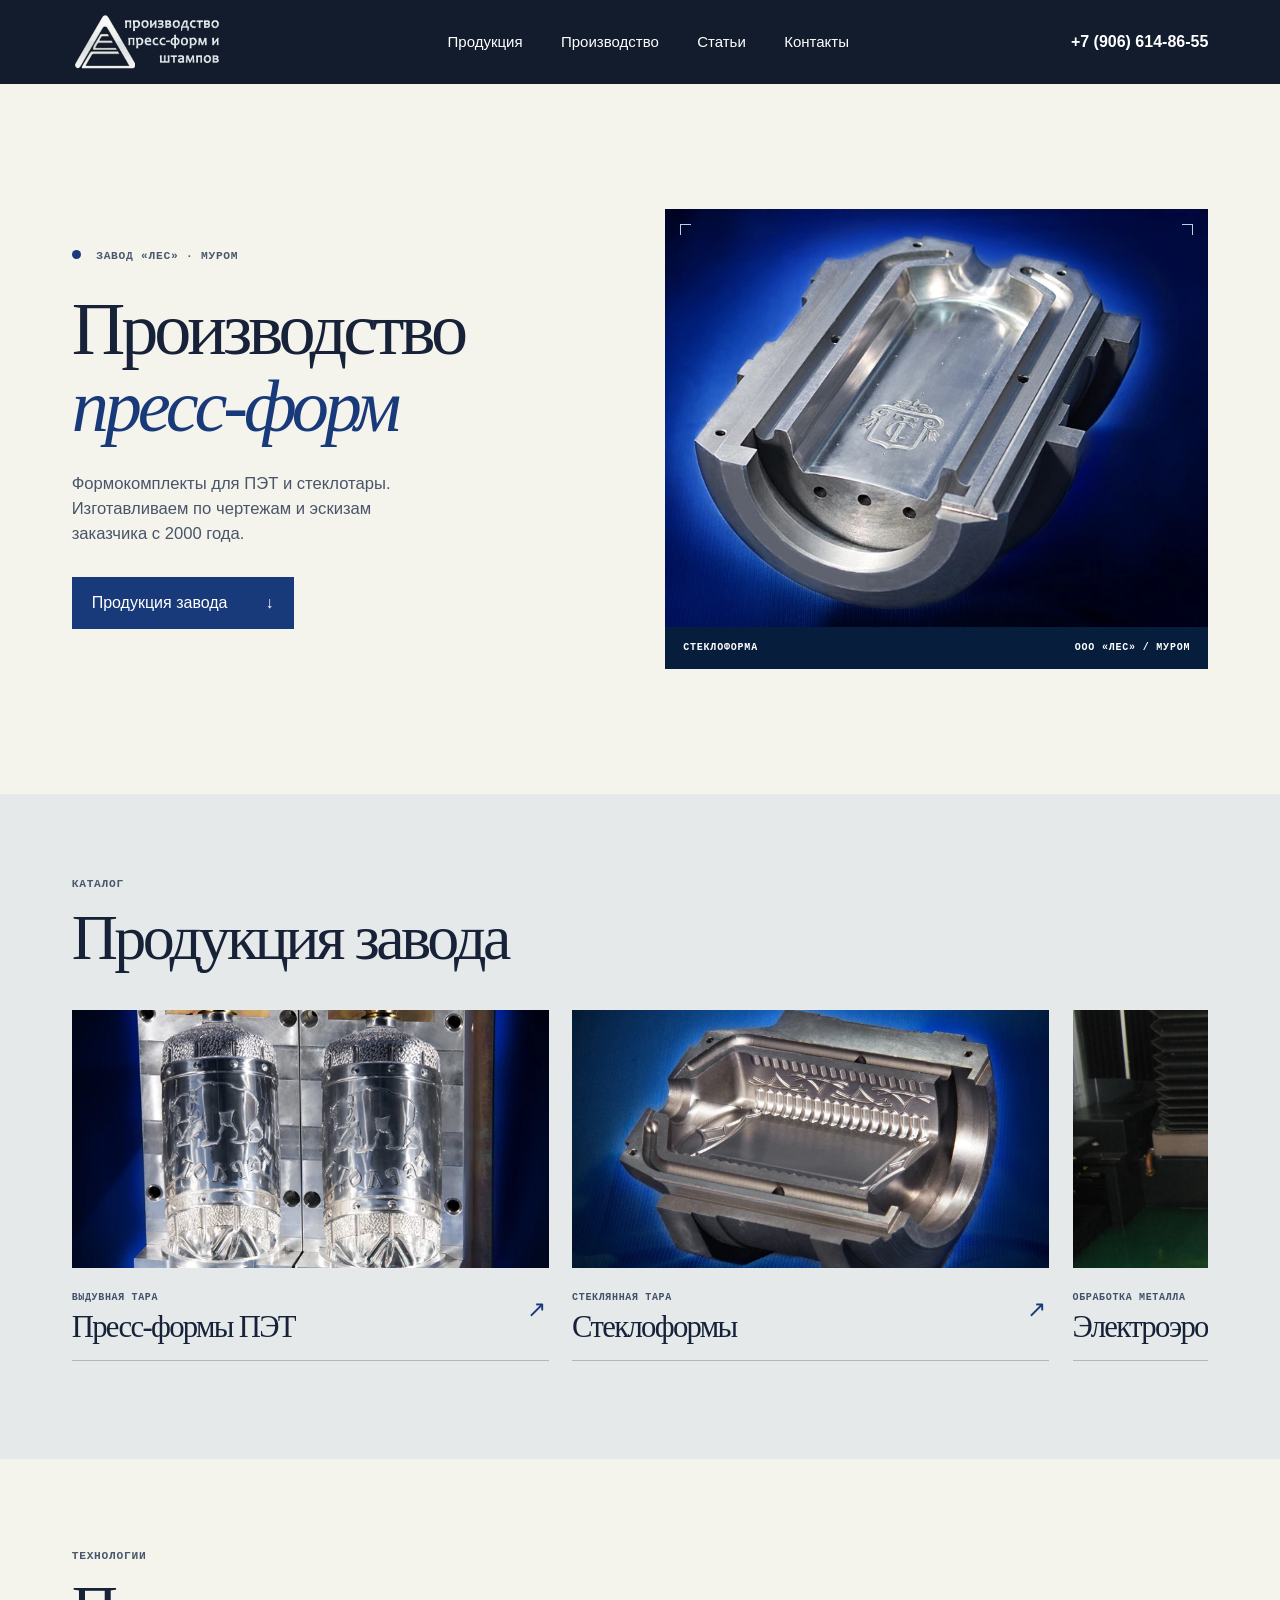
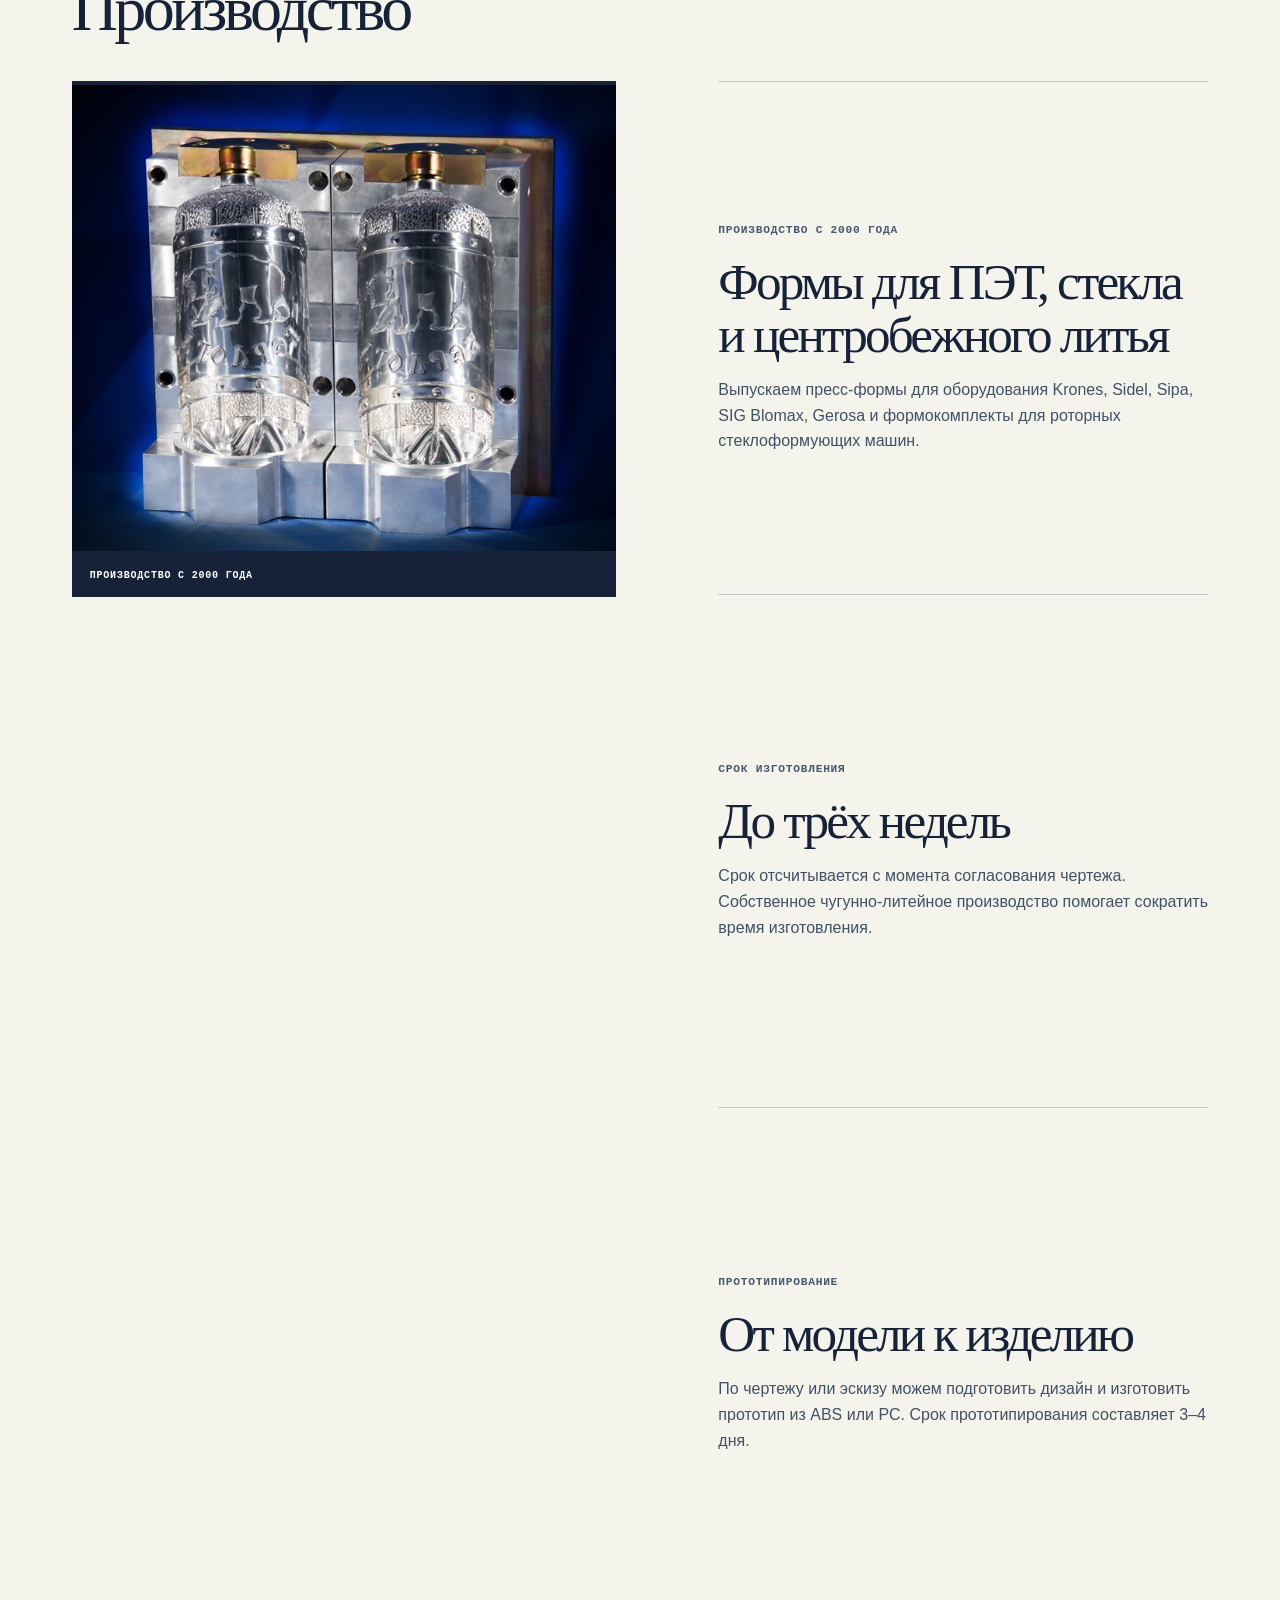
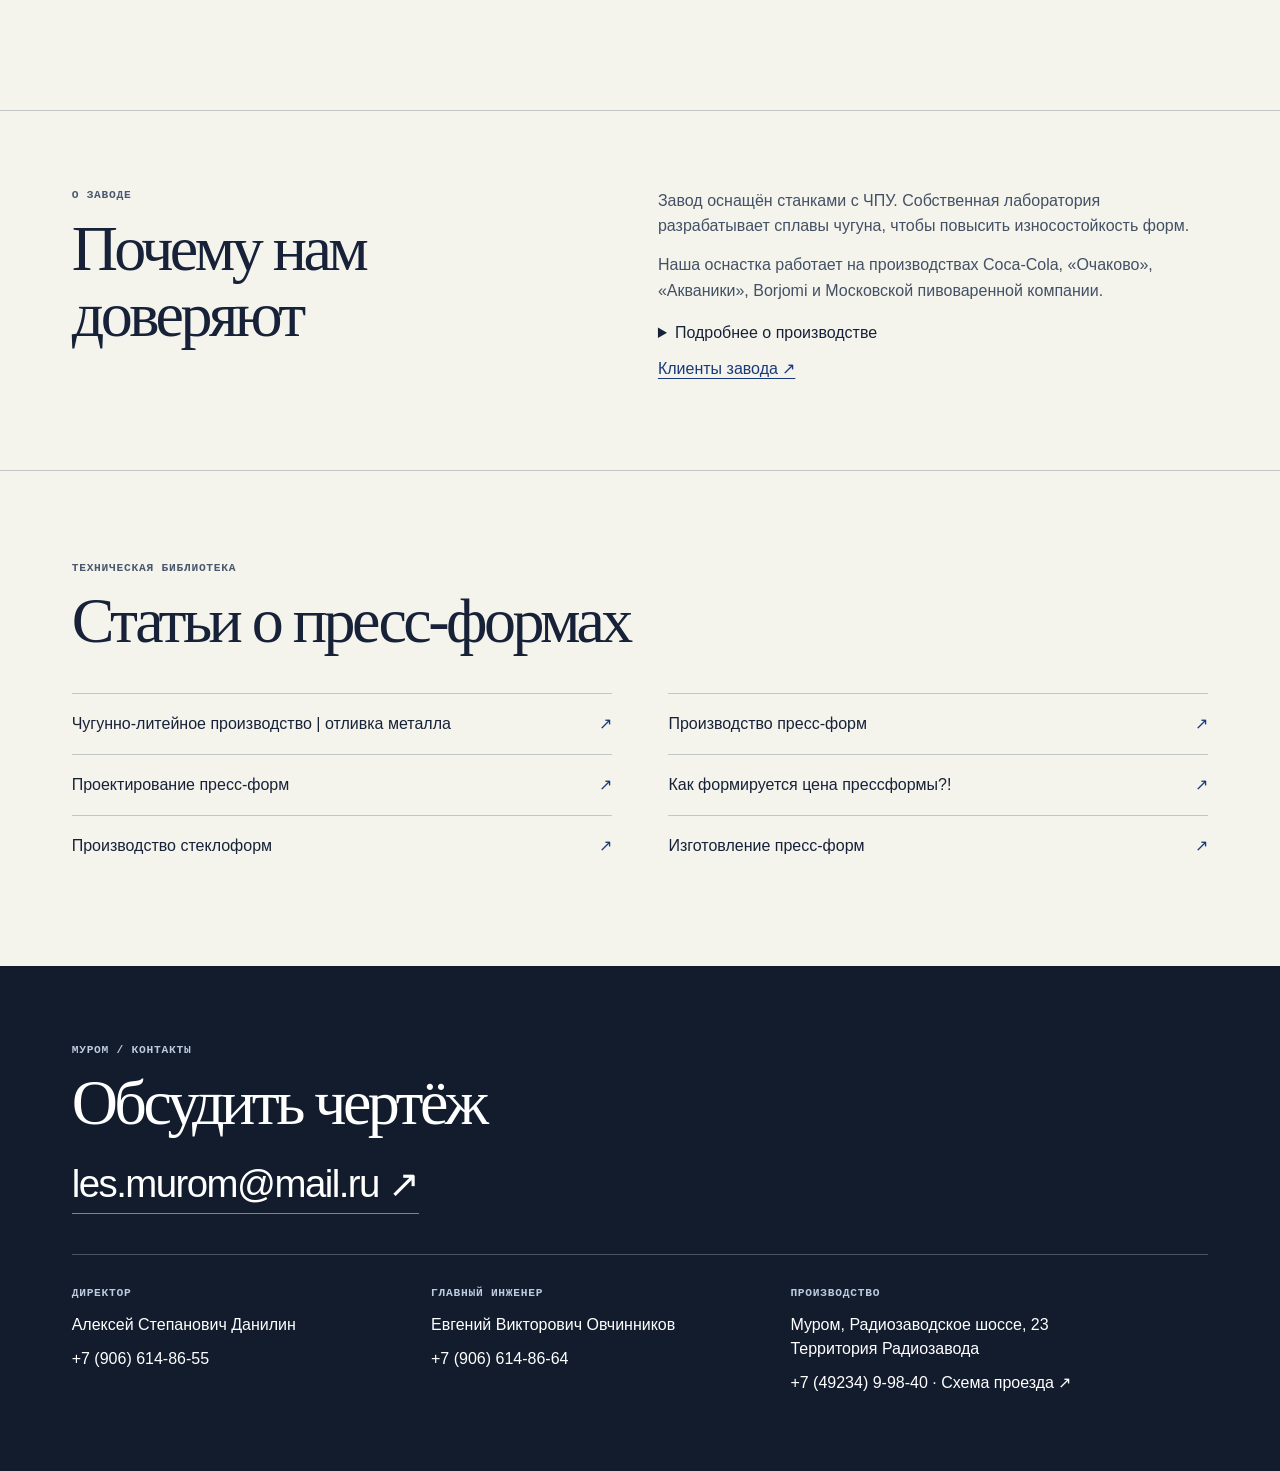
==== index.html @ f9c74150 "Publish redesign concept" ====
<!doctype html><html lang="ru"><head><meta charset="utf-8"><meta name="viewport" content="width=device-width, initial-scale=1"><meta name="robots" content="noindex,nofollow"><meta name="theme-color" content="#131b2b"><title>Производство пресс-форм в Муроме · Завод ЛЕС</title><link rel="icon" href="assets/mark.png"><link rel="stylesheet" href="style.css"><script defer src="motion.js"></script></head><body><header><div class="top"><a class="brand" href="index.html" aria-label="ООО ЛЕС, главная"><img src="assets/les-logo.webp" alt="Производство пресс-форм и стеклоформ" ></a><nav aria-label="Основное меню"><a href="index.html#products">Продукция</a><a href="index.html#works">Производство</a><a href="index.html#journal">Статьи</a><a href="index.html#contacts">Контакты</a></nav><a class="phone" href="tel:+79066148655">+7 (906) 614-86-55</a><details data-menu><summary>Меню</summary><div><a href="index.html#products">Продукция</a><a href="index.html#works">Производство</a><a href="index.html#journal">Статьи</a><a href="index.html#contacts">Контакты</a></div></details></div></header><main><section class="hero wrap"><div class="hero-copy"><span class="over"><i></i> Завод «ЛЕС» · Муром</span><h1>Производство<br><em>пресс-форм</em></h1><p>Формокомплекты для ПЭТ и стеклотары. Изготавливаем по чертежам и эскизам заказчика с 2000 года.</p><a class="button" href="#products">Продукция завода <b>↓</b></a></div><figure class="specimen"><img src="assets/stekloformy-5.webp" alt="Стальная форма для производства стеклотары" fetchpriority=high><figcaption><span>Стеклоформа</span><span>ООО «ЛЕС» / Муром</span></figcaption></figure></section><section class="band" id="products"><div class="wrap"><div class="heading"><span class="over">Каталог</span><h2>Продукция завода</h2></div><div class="rail" data-rail tabindex="0" role="region" aria-label="Виды продукции"><a class="tile" href="pet.html"><div class="tile-img"><img src="assets/press-0.webp" alt="Пресс-формы ПЭТ" loading=lazy></div><div class="tile-cap"><small>Выдувная тара</small><h3>Пресс-формы ПЭТ</h3><span aria-hidden="true">↗</span></div></a><a class="tile" href="glass.html"><div class="tile-img"><img src="assets/stekloformy-4.webp" alt="Стеклоформы" loading=lazy></div><div class="tile-cap"><small>Стеклянная тара</small><h3>Стеклоформы</h3><span aria-hidden="true">↗</span></div></a><a class="tile" href="edm.html"><div class="tile-img"><img src="assets/elektroerozionnaia-0.webp" alt="Электроэрозионная обработка" loading=lazy></div><div class="tile-cap"><small>Обработка металла</small><h3>Электроэрозионная обработка</h3><span aria-hidden="true">↗</span></div></a></div></div></section><section class="works wrap" id="works"><div class="heading"><span class="over">Технологии</span><h2>Производство</h2></div><div class="scene" data-scenes><figure class="pin"><div class="layers"><img src="assets/press-0.webp" alt="Формы для ПЭТ, стекла и центробежного литья" data-picture class="current" loading=lazy><img src="assets/stekloformy-0.webp" alt="До трёх недель" data-picture  loading=lazy><img src="assets/press-3.webp" alt="От модели к изделию" data-picture  loading=lazy></div><figcaption data-picture-label>Производство с 2000 года</figcaption></figure><div class="steps"><article data-step="Производство с 2000 года"><span class="over">Производство с 2000 года</span><h3>Формы для ПЭТ, стекла и центробежного литья</h3><p>Выпускаем пресс-формы для оборудования Krones, Sidel, Sipa, SIG Blomax, Gerosa и формокомплекты для роторных стеклоформующих машин.</p></article><article data-step="Срок изготовления"><span class="over">Срок изготовления</span><h3>До трёх недель</h3><p>Срок отсчитывается с момента согласования чертежа. Собственное чугунно-литейное производство помогает сократить время изготовления.</p></article><article data-step="Прототипирование"><span class="over">Прототипирование</span><h3>От модели к изделию</h3><p>По чертежу или эскизу можем подготовить дизайн и изготовить прототип из ABS или PC. Срок прототипирования составляет 3–4 дня.</p></article></div></div></section><section class="about wrap"><div><span class="over">О заводе</span><h2>Почему нам доверяют</h2></div><div><p>Завод оснащён станками с ЧПУ. Собственная лаборатория разрабатывает сплавы чугуна, чтобы повысить износостойкость форм.</p><p>Наша оснастка работает на производствах Coca-Cola, «Очаково», «Акваники», Borjomi и Московской пивоваренной компании.</p><details class="more"><summary>Подробнее о производстве</summary><p>Над каждой формой работают специалисты по проектированию, моделированию и обработке металла. Мы используем высокоточное оборудование и сырьё с сертификатами качества. Постоянным заказчикам предлагаем скидки и индивидуальные условия оплаты.</p><p>Стоимость зависит от параметров изделия. Специалисты рассчитывают её после обсуждения будущего формокомплекта.</p><a href="https://pressbottle.ru/metalloobrabotka-77.html">Токарные и фрезерные работы ↗</a></details><a class="under" href="https://pressbottle.ru/klienty-17.html">Клиенты завода ↗</a></div></section><section class="journal wrap" id="journal"><div class="heading"><span class="over">Техническая библиотека</span><h2>Статьи о пресс-формах</h2></div><div class="list"><a href="https://pressbottle.ru/chugunno_liteinoe_proizvodstvo_otlivka_metalla-69.html">Чугунно-литейное производство | отливка металла<span>↗</span></a><a href="https://pressbottle.ru/proizvodstvo_press_form-68.html">Производство пресс-форм<span>↗</span></a><a href="https://pressbottle.ru/proektirovanie_press_form-67.html">Проектирование пресс-форм<span>↗</span></a><a href="https://pressbottle.ru/tsena_press_formy_kupit_pressformu_tseny_na_press_formy-61.html">Как формируется цена прессформы?!<span>↗</span></a><a href="https://pressbottle.ru/proizvodstvo_press_form_dlia_stekliannoi_tary_stekloforms-60.html">Производство стеклоформ<span>↗</span></a><a href="https://pressbottle.ru/izgotovlenie_press_form-59.html">Изготовление пресс-форм<span>↗</span></a></div></section></main><footer id="contacts"><div class="wrap"><span class="over">Муром / Контакты</span><h2>Обсудить чертёж</h2><a class="email" href="mailto:les.murom@mail.ru">les.murom@mail.ru ↗</a><div class="contacts"><div><small>Директор</small><p>Алексей Степанович Данилин</p><a href="tel:+79066148655">+7 (906) 614-86-55</a></div><div><small>Главный инженер</small><p>Евгений Викторович Овчинников</p><a href="tel:+79066148664">+7 (906) 614-86-64</a></div><div><small>Производство</small><p>Муром, Радиозаводское шоссе, 23<br>Территория Радиозавода</p><a href="tel:+74923499840">+7 (49234) 9-98-40</a> · <a href="https://pressbottle.ru/uploads/downloads/map3.png">Схема проезда ↗</a></div></div></div></footer></body></html>
---- style.css ----
:root{--ink:#172239;--blue:#193a7a;--paper:#f4f3ec;--line:#c3c6c6;--pad:clamp(20px,5.6vw,104px);font:16px/1.5 "Segoe UI",Arial,sans-serif;color:var(--ink);background:var(--paper);scroll-behavior:smooth;scroll-padding-top:18px}*{box-sizing:border-box}body,figure,h1,h2,h3,p{margin:0}a{color:inherit;text-decoration:none}a:focus-visible,summary:focus-visible,[tabindex]:focus-visible{outline:3px solid #e89736;outline-offset:3px}img{display:block;max-width:100%}.wrap,.top{max-width:1720px;margin:auto;padding-inline:var(--pad)}header,footer{background:#121c2d;color:white}.top{min-height:84px;display:flex;align-items:center;justify-content:space-between;gap:22px}.brand img{width:154px}.top nav{display:flex;gap:clamp(18px,3vw,54px);font-size:15px}.top nav a:hover,.phone:hover,.contacts a:hover{text-decoration:underline;text-underline-offset:5px}.phone{font-weight:550;white-space:nowrap}header details{display:none}.hero{display:grid;grid-template-columns:1fr .99fr;gap:3.5vw;align-items:center;padding-block:clamp(42px,6.1vw,106px);min-height:min(710px,83svh)}.over,figcaption,small{font:600 clamp(11px,.88vw,14px)/1.4 Consolas,"Courier New",monospace;text-transform:uppercase;letter-spacing:.065em}.over{display:block;color:#4a586d}.over i{display:inline-block;background:var(--blue);width:9px;height:9px;border-radius:50%;margin-right:8px}h1,h2,h3{font-family:Georgia,"Times New Roman",serif;font-weight:400;line-height:1.04;letter-spacing:-.055em}h1{font-size:clamp(48px,5.8vw,108px);margin:26px 0}h1 em{color:var(--blue);font-weight:400}.hero-copy p{font-size:clamp(16px,1.3vw,22px);max-width:37ch;color:#495569}.button{background:var(--blue);color:white;display:inline-flex;align-items:center;justify-content:space-between;gap:38px;margin-top:30px;padding:14px 20px;transition:background .22s}.button b{transition:transform .22s}.button:hover{background:#0d2552}.button:hover b{transform:translateY(3px)}.specimen{background:#071d3c;position:relative;color:white;isolation:isolate;overflow:hidden}.specimen:before,.specimen:after{content:'';position:absolute;top:15px;width:10px;height:10px;z-index:1;border-top:1px solid #c0d0e0}.specimen:before{left:15px;border-left:1px solid #c0d0e0}.specimen:after{right:15px;border-right:1px solid #c0d0e0}.specimen img{width:100%;aspect-ratio:1.3;object-fit:cover}.specimen figcaption,.pin figcaption{display:flex;justify-content:space-between;gap:15px;padding:14px 18px;font-size:10px;letter-spacing:.08em}.band{background:#e5e9e9;padding-block:clamp(45px,6.5vw,110px)}.heading{margin-bottom:clamp(22px,3vw,48px)}h2{font-size:clamp(42px,5vw,86px);margin-top:12px}.rail{display:flex;gap:clamp(14px,1.8vw,30px);overflow:auto;padding-bottom:15px;scrollbar-color:#586982 transparent;scrollbar-width:thin}.tile{flex:0 0 42%;min-width:0}.tile-img{background:#11274a;overflow:hidden;position:relative}.tile img{width:100%;height:auto;aspect-ratio:1.85;object-fit:cover;transition:transform .55s}.tile:hover img{transform:scale(1.045)}.tile-cap{padding:15px 34px 16px 0;position:relative;border-bottom:1px solid #aeb8bf}.tile-cap small{font-size:10px;color:#425169}.tile-cap h3{font-size:clamp(26px,2.4vw,47px);margin-top:5px}.tile-cap span{position:absolute;right:3px;top:24px;font-size:23px;color:var(--blue)}.works,.journal,.product-head{padding-block:clamp(54px,7vw,118px)}.scene{display:grid;grid-template-columns:1fr .9fr;gap:9%;align-items:start}.pin{position:sticky;top:12vh;background:var(--ink);color:white}.layers{position:relative;height:min(55vh,37vw)}.layers img{position:absolute;inset:0;width:100%;height:100%;object-fit:contain;opacity:0;transform:scale(1.035);transition:opacity .55s,transform .85s}.layers img.current{opacity:1;transform:scale(1)}.steps article{min-height:57vh;display:flex;justify-content:center;flex-direction:column;border-top:1px solid var(--line);padding:30px 0}.steps h3{font-size:clamp(34px,4vw,74px);margin:16px 0}.steps p,.about p,.prose{font-size:clamp(16px,1.25vw,21px);line-height:1.6;color:#435165}.about{display:grid;grid-template-columns:.9fr 1fr;gap:8%;border-top:1px solid var(--line);border-bottom:1px solid var(--line);padding-block:clamp(45px,6vw,98px)}.about p+p{margin-top:13px}.under,.more a{display:inline-block;color:var(--blue);text-decoration:underline;text-underline-offset:4px;margin:12px 0}.more{margin-top:18px}.more summary,header summary{cursor:pointer}.more p{margin-block:12px}.list{display:grid;grid-template-columns:repeat(2,minmax(0,1fr));column-gap:5%}.list a{display:flex;gap:12px;justify-content:space-between;padding:18px 0;border-top:1px solid var(--line)}.list a:hover{color:var(--blue);background:#e9e9e3}.list span{color:var(--blue)}footer{padding-block:clamp(48px,6vw,95px)}footer .over,footer small{color:#bccbde}.email{display:inline-block;font-size:clamp(24px,3vw,56px);letter-spacing:-.04em;margin-block:18px 40px;border-bottom:1px solid #7087a1}.contacts{display:grid;grid-template-columns:1fr 1fr 1.25fr;gap:25px;padding-top:24px;border-top:1px solid #485263}.contacts p{margin:10px 0}.product-head .heading{margin-top:48px}.product-head h1{max-width:16ch}.product-head .tile-img{background:#dce1e2}.product-head .tile img{object-fit:contain}.prose{padding-bottom:22px}
@media(max-width:850px){.top{min-height:68px}.top nav{display:none}header details{display:block;position:relative;font-size:14px}header details>div{position:absolute;right:0;z-index:5;min-width:180px;background:#19263c;padding:12px;box-shadow:0 5px 16px #0003}header details a{display:block;padding:9px}.brand img{width:123px}.hero{gap:20px;min-height:0}.hero-copy p{font-size:16px}.phone{font-size:14px}.tile{flex-basis:52%}}
@media(max-width:680px){.hero,.about{grid-template-columns:1fr}.top{gap:10px}.brand img{width:106px}.phone{font-size:12px}.hero{padding-block:38px 28px}.hero h1{margin:16px 0;font-size:clamp(45px,10.7vw,70px)}.button{margin-top:18px;padding:11px 15px}.specimen{margin-top:8px}.specimen img{aspect-ratio:1.8}.specimen figcaption{padding:10px 12px}.scene{display:block}.pin{top:0;z-index:1}.layers{height:clamp(110px,29svh,245px)}.pin figcaption{padding:7px 12px;background:#121c2d}.steps article{min-height:59svh;justify-content:flex-end;padding-bottom:6svh}.steps h3{font-size:36px}.tile{flex-basis:82%}.tile-cap h3{font-size:29px}.list,.contacts{grid-template-columns:1fr}.contacts{gap:24px}.about{gap:22px}.email{margin-bottom:26px}}
@media(prefers-reduced-motion:reduce){:root{scroll-behavior:auto}*,*::before,*::after{transition:none!important;animation:none!important}}
@media(max-width:680px){.product-head h1{font-size:clamp(34px,8.5vw,54px);overflow-wrap:anywhere;hyphens:auto}.product-head .tile-cap h3{overflow-wrap:anywhere}}
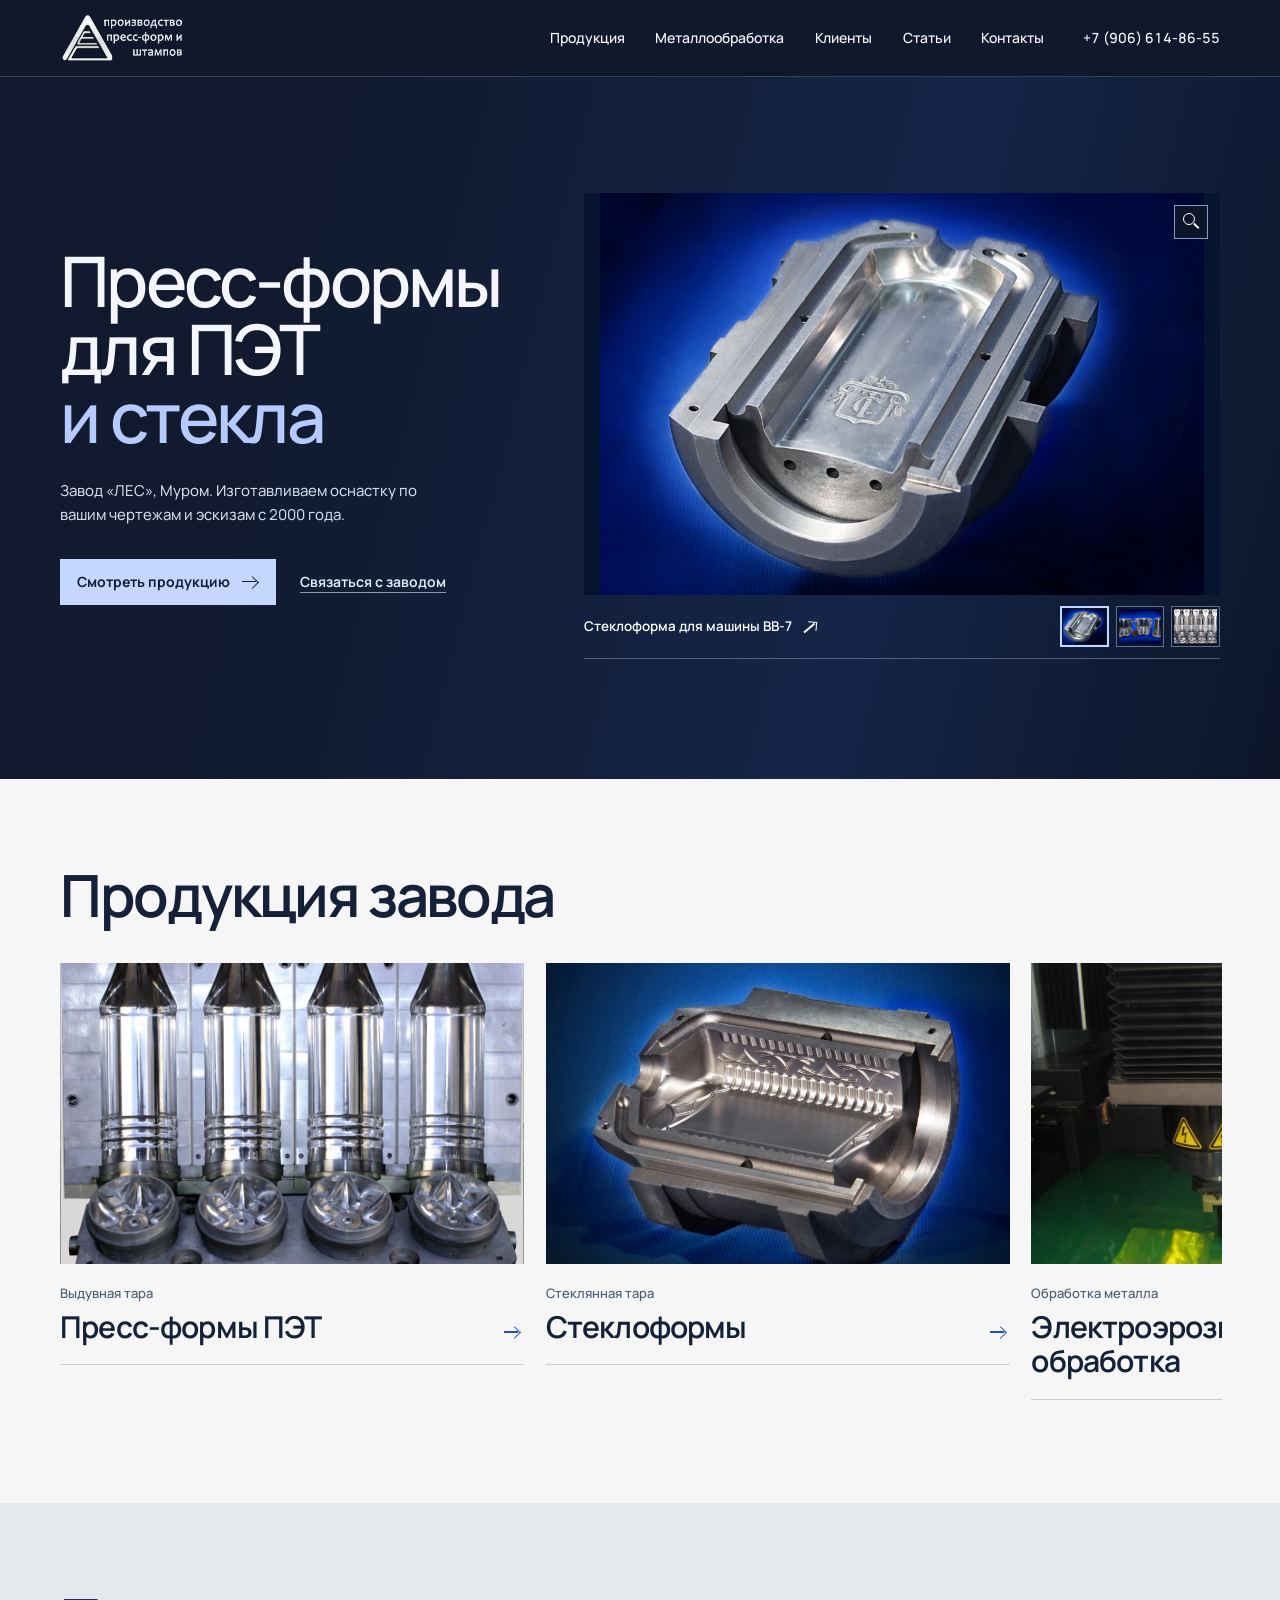
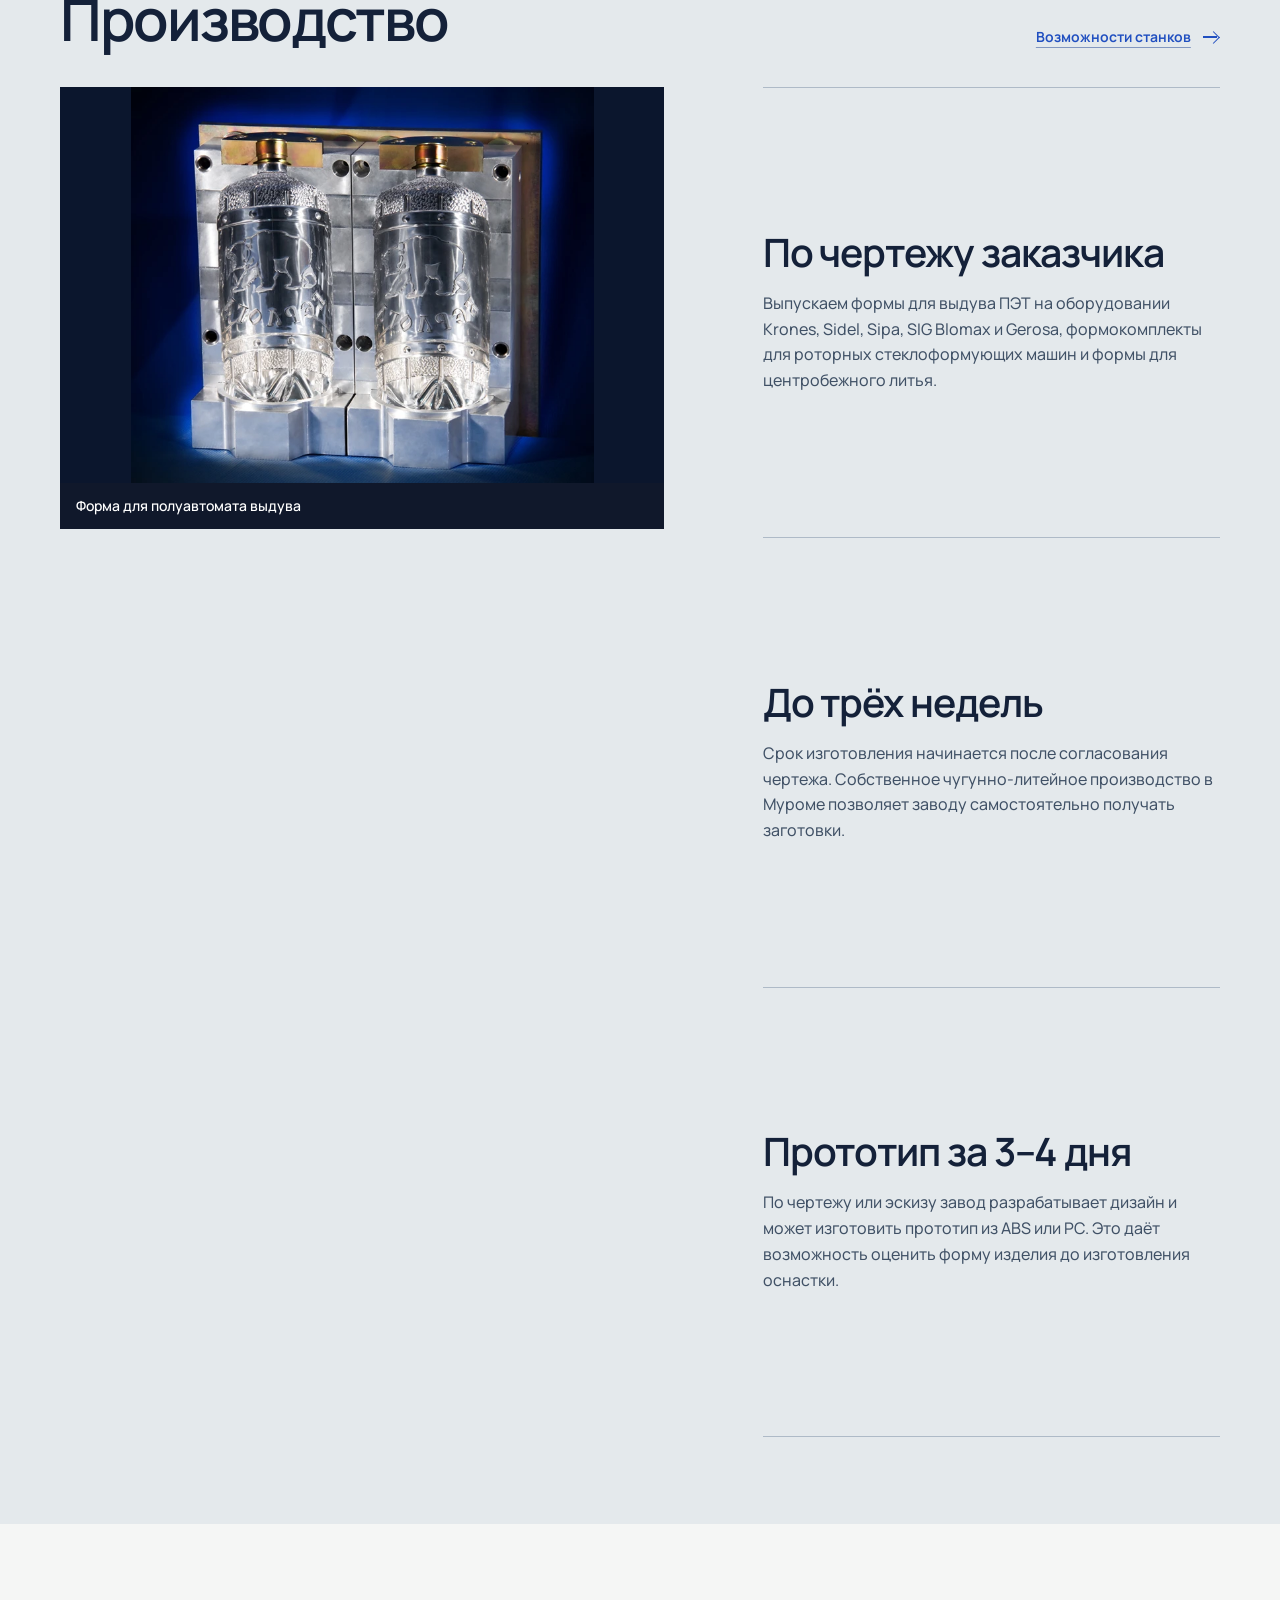
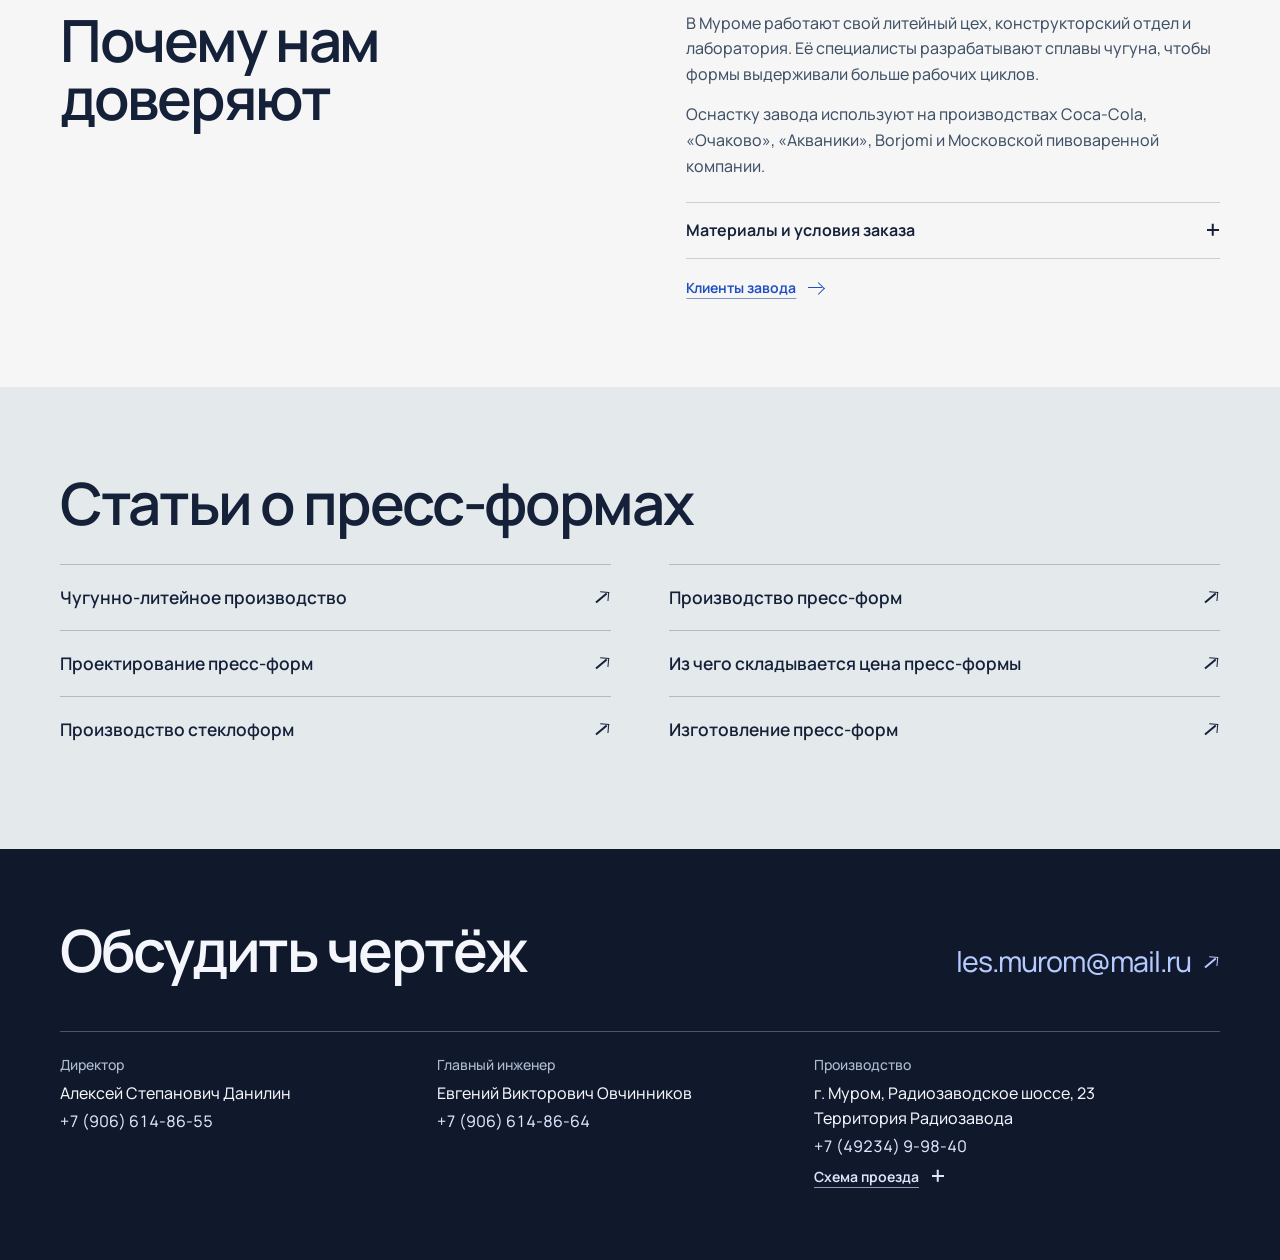
==== commit 9667cdc9: "Present the Murom factory through its actual tooling, machinery and photo catalog" ====
--- a/index.html
+++ b/index.html
@@ -1 +1,325 @@
-<!doctype html><html lang="ru"><head><meta charset="utf-8"><meta name="viewport" content="width=device-width, initial-scale=1"><meta name="robots" content="noindex,nofollow"><meta name="theme-color" content="#131b2b"><title>Производство пресс-форм в Муроме · Завод ЛЕС</title><link rel="icon" href="assets/mark.png"><link rel="stylesheet" href="style.css"><script defer src="motion.js"></script></head><body><header><div class="top"><a class="brand" href="index.html" aria-label="ООО ЛЕС, главная"><img src="assets/les-logo.webp" alt="Производство пресс-форм и стеклоформ" ></a><nav aria-label="Основное меню"><a href="index.html#products">Продукция</a><a href="index.html#works">Производство</a><a href="index.html#journal">Статьи</a><a href="index.html#contacts">Контакты</a></nav><a class="phone" href="tel:+79066148655">+7 (906) 614-86-55</a><details data-menu><summary>Меню</summary><div><a href="index.html#products">Продукция</a><a href="index.html#works">Производство</a><a href="index.html#journal">Статьи</a><a href="index.html#contacts">Контакты</a></div></details></div></header><main><section class="hero wrap"><div class="hero-copy"><span class="over"><i></i> Завод «ЛЕС» · Муром</span><h1>Производство<br><em>пресс-форм</em></h1><p>Формокомплекты для ПЭТ и стеклотары. Изготавливаем по чертежам и эскизам заказчика с 2000 года.</p><a class="button" href="#products">Продукция завода <b>↓</b></a></div><figure class="specimen"><img src="assets/stekloformy-5.webp" alt="Стальная форма для производства стеклотары" fetchpriority=high><figcaption><span>Стеклоформа</span><span>ООО «ЛЕС» / Муром</span></figcaption></figure></section><section class="band" id="products"><div class="wrap"><div class="heading"><span class="over">Каталог</span><h2>Продукция завода</h2></div><div class="rail" data-rail tabindex="0" role="region" aria-label="Виды продукции"><a class="tile" href="pet.html"><div class="tile-img"><img src="assets/press-0.webp" alt="Пресс-формы ПЭТ" loading=lazy></div><div class="tile-cap"><small>Выдувная тара</small><h3>Пресс-формы ПЭТ</h3><span aria-hidden="true">↗</span></div></a><a class="tile" href="glass.html"><div class="tile-img"><img src="assets/stekloformy-4.webp" alt="Стеклоформы" loading=lazy></div><div class="tile-cap"><small>Стеклянная тара</small><h3>Стеклоформы</h3><span aria-hidden="true">↗</span></div></a><a class="tile" href="edm.html"><div class="tile-img"><img src="assets/elektroerozionnaia-0.webp" alt="Электроэрозионная обработка" loading=lazy></div><div class="tile-cap"><small>Обработка металла</small><h3>Электроэрозионная обработка</h3><span aria-hidden="true">↗</span></div></a></div></div></section><section class="works wrap" id="works"><div class="heading"><span class="over">Технологии</span><h2>Производство</h2></div><div class="scene" data-scenes><figure class="pin"><div class="layers"><img src="assets/press-0.webp" alt="Формы для ПЭТ, стекла и центробежного литья" data-picture class="current" loading=lazy><img src="assets/stekloformy-0.webp" alt="До трёх недель" data-picture  loading=lazy><img src="assets/press-3.webp" alt="От модели к изделию" data-picture  loading=lazy></div><figcaption data-picture-label>Производство с 2000 года</figcaption></figure><div class="steps"><article data-step="Производство с 2000 года"><span class="over">Производство с 2000 года</span><h3>Формы для ПЭТ, стекла и центробежного литья</h3><p>Выпускаем пресс-формы для оборудования Krones, Sidel, Sipa, SIG Blomax, Gerosa и формокомплекты для роторных стеклоформующих машин.</p></article><article data-step="Срок изготовления"><span class="over">Срок изготовления</span><h3>До трёх недель</h3><p>Срок отсчитывается с момента согласования чертежа. Собственное чугунно-литейное производство помогает сократить время изготовления.</p></article><article data-step="Прототипирование"><span class="over">Прототипирование</span><h3>От модели к изделию</h3><p>По чертежу или эскизу можем подготовить дизайн и изготовить прототип из ABS или PC. Срок прототипирования составляет 3–4 дня.</p></article></div></div></section><section class="about wrap"><div><span class="over">О заводе</span><h2>Почему нам доверяют</h2></div><div><p>Завод оснащён станками с ЧПУ. Собственная лаборатория разрабатывает сплавы чугуна, чтобы повысить износостойкость форм.</p><p>Наша оснастка работает на производствах Coca-Cola, «Очаково», «Акваники», Borjomi и Московской пивоваренной компании.</p><details class="more"><summary>Подробнее о производстве</summary><p>Над каждой формой работают специалисты по проектированию, моделированию и обработке металла. Мы используем высокоточное оборудование и сырьё с сертификатами качества. Постоянным заказчикам предлагаем скидки и индивидуальные условия оплаты.</p><p>Стоимость зависит от параметров изделия. Специалисты рассчитывают её после обсуждения будущего формокомплекта.</p><a href="https://pressbottle.ru/metalloobrabotka-77.html">Токарные и фрезерные работы ↗</a></details><a class="under" href="https://pressbottle.ru/klienty-17.html">Клиенты завода ↗</a></div></section><section class="journal wrap" id="journal"><div class="heading"><span class="over">Техническая библиотека</span><h2>Статьи о пресс-формах</h2></div><div class="list"><a href="https://pressbottle.ru/chugunno_liteinoe_proizvodstvo_otlivka_metalla-69.html">Чугунно-литейное производство | отливка металла<span>↗</span></a><a href="https://pressbottle.ru/proizvodstvo_press_form-68.html">Производство пресс-форм<span>↗</span></a><a href="https://pressbottle.ru/proektirovanie_press_form-67.html">Проектирование пресс-форм<span>↗</span></a><a href="https://pressbottle.ru/tsena_press_formy_kupit_pressformu_tseny_na_press_formy-61.html">Как формируется цена прессформы?!<span>↗</span></a><a href="https://pressbottle.ru/proizvodstvo_press_form_dlia_stekliannoi_tary_stekloforms-60.html">Производство стеклоформ<span>↗</span></a><a href="https://pressbottle.ru/izgotovlenie_press_form-59.html">Изготовление пресс-форм<span>↗</span></a></div></section></main><footer id="contacts"><div class="wrap"><span class="over">Муром / Контакты</span><h2>Обсудить чертёж</h2><a class="email" href="mailto:les.murom@mail.ru">les.murom@mail.ru ↗</a><div class="contacts"><div><small>Директор</small><p>Алексей Степанович Данилин</p><a href="tel:+79066148655">+7 (906) 614-86-55</a></div><div><small>Главный инженер</small><p>Евгений Викторович Овчинников</p><a href="tel:+79066148664">+7 (906) 614-86-64</a></div><div><small>Производство</small><p>Муром, Радиозаводское шоссе, 23<br>Территория Радиозавода</p><a href="tel:+74923499840">+7 (49234) 9-98-40</a> · <a href="https://pressbottle.ru/uploads/downloads/map3.png">Схема проезда ↗</a></div></div></div></footer></body></html>+<!doctype html>
+<html lang="ru">
+  <head>
+    <meta charset="utf-8" />
+    <meta name="viewport" content="width=device-width, initial-scale=1" />
+    <meta name="robots" content="noindex,nofollow" />
+    <meta name="theme-color" content="#10182b" />
+    <title>Производство пресс-форм в Муроме · Завод ЛЕС</title>
+    <link rel="icon" href="assets/mark.png" />
+    <link rel="preload" href="assets/manrope-cyrillic.woff2" as="font" type="font/woff2" crossorigin />
+    <link rel="stylesheet" href="style.css" />
+    <script defer src="motion.js"></script>
+  </head>
+  <body>
+    <a href="#main" class="skip">К содержанию</a>
+    <header>
+      <div class="top wrap">
+        <a class="brand" href="index.html" aria-label="Завод ЛЕС, главная"
+          ><img
+            src="assets/les-logo.webp"
+            width="252"
+            height="89"
+            alt="ООО ЛЕС · производство пресс-форм и штампов"
+        /></a>
+        <nav aria-label="Основное меню">
+          <a href="index.html#products">Продукция</a><a href="metal.html">Металлообработка</a
+          ><a href="clients.html">Клиенты</a><a href="index.html#journal">Статьи</a
+          ><a href="#contacts">Контакты</a>
+        </nav>
+        <a class="phone" href="tel:+79066148655">+7 (906) 614-86-55</a>
+        <details data-menu>
+          <summary aria-label="Меню сайта"><span class="hamb" aria-hidden="true"></span>Меню</summary>
+          <nav aria-label="Мобильное меню">
+            <a href="index.html#products">Продукция</a><a href="metal.html">Металлообработка</a
+            ><a href="clients.html">Клиенты</a><a href="index.html#journal">Статьи</a
+            ><a href="#contacts">Контакты</a>
+          </nav>
+        </details>
+      </div>
+    </header>
+    <main id="main">
+      <section class="hero">
+        <div class="hero-inner wrap">
+          <div class="hero-copy">
+            <h1><span class="product-term">Пресс-формы</span><br />для ПЭТ <br /><em>и стекла</em></h1>
+            <p>Завод «ЛЕС», Муром. Изготавливаем оснастку по вашим чертежам и эскизам с 2000 года.</p>
+            <div class="actions">
+              <a class="button" href="#products"
+                >Смотреть продукцию <span class="arr" aria-hidden="true"></span></a
+              ><a class="text-action" href="#contacts">Связаться с заводом</a>
+            </div>
+          </div>
+          <figure class="specimen">
+            <div class="photo-field">
+              <div class="show-pic active" data-specimen>
+                <img
+                  src="assets/stekloformy-5.webp"
+                  width="800"
+                  height="533"
+                  alt="Стеклоформа для машины ВВ-7"
+                  fetchpriority="high"
+                />
+              </div>
+              <div class="show-pic" data-specimen>
+                <img
+                  src="assets/stekloformy-0.webp"
+                  width="1100"
+                  height="700"
+                  alt="Формокомплект для кружки"
+                  decoding="async"
+                />
+              </div>
+              <div class="show-pic" data-specimen>
+                <img
+                  src="assets/pet-more-2.webp"
+                  width="1024"
+                  height="430"
+                  alt="Пресс-форма для выдува ПЭТ"
+                  decoding="async"
+                />
+              </div>
+              <button type="button" class="inspect" aria-label="Увеличить фотографию образца" hidden>
+                <span class="inspect-mark" aria-hidden="true"></span>
+              </button>
+              <span class="loupe" aria-hidden="true" hidden></span>
+            </div>
+            <figcaption>
+              <a data-specimen-label href="glass.html"
+                >Стеклоформа для машины ВВ-7 <span class="arr out" aria-hidden="true"></span
+              ></a>
+              <div class="thumbs" role="group" aria-label="Выбрать образец">
+                <button
+                  type="button"
+                  data-select="0"
+                  data-name="Стеклоформа для машины ВВ-7"
+                  data-url="glass.html"
+                  aria-label="Показать: Стеклоформа для машины ВВ-7"
+                  aria-pressed="true"
+                >
+                  <img src="assets/stekloformy-5.webp" width="800" height="533" alt="" /></button
+                ><button
+                  type="button"
+                  data-select="1"
+                  data-name="Формокомплект для кружки"
+                  data-url="glass.html"
+                  aria-label="Показать: Формокомплект для кружки"
+                  aria-pressed="false"
+                >
+                  <img src="assets/stekloformy-0.webp" width="1100" height="700" alt="" /></button
+                ><button
+                  type="button"
+                  data-select="2"
+                  data-name="Пресс-форма для выдува ПЭТ"
+                  data-url="pet.html"
+                  aria-label="Показать: Пресс-форма для выдува ПЭТ"
+                  aria-pressed="false"
+                >
+                  <img src="assets/pet-more-2.webp" width="1024" height="430" alt="" />
+                </button>
+              </div>
+            </figcaption>
+          </figure>
+        </div>
+      </section>
+      <section class="section wrap" id="products">
+        <div class="section-head"><h2>Продукция завода</h2></div>
+        <div class="rail" data-rail tabindex="0" role="region" aria-label="Каталог завода">
+          <a class="tile" href="pet.html"
+            ><div class="tile-art">
+              <img
+                src="assets/pet-more-0.webp"
+                width="1024"
+                height="824"
+                alt="Пресс-форма с четырьмя гнёздами"
+                loading="lazy"
+              />
+            </div>
+            <div class="tile-cap">
+              <small>Выдувная тара</small>
+              <h3>Пресс-формы ПЭТ</h3>
+              <span class="arr" aria-hidden="true"></span></div></a
+          ><a class="tile" href="glass.html"
+            ><div class="tile-art">
+              <img
+                src="assets/stekloformy-4.webp"
+                width="767"
+                height="600"
+                alt="Раскрытая форма для стеклотары"
+                loading="lazy"
+              />
+            </div>
+            <div class="tile-cap">
+              <small>Стеклянная тара</small>
+              <h3>Стеклоформы</h3>
+              <span class="arr" aria-hidden="true"></span></div></a
+          ><a class="tile" href="edm.html"
+            ><div class="tile-art">
+              <img
+                src="assets/elektroerozionnaia-0.webp"
+                width="1050"
+                height="1400"
+                alt="Электроэрозионный станок в работе"
+                loading="lazy"
+              />
+            </div>
+            <div class="tile-cap">
+              <small>Обработка металла</small>
+              <h3>Электроэрозионная обработка</h3>
+              <span class="arr" aria-hidden="true"></span></div
+          ></a>
+        </div>
+      </section>
+      <section class="process section" id="works">
+        <div class="wrap">
+          <div class="section-head">
+            <h2>Производство</h2>
+            <a class="underline" href="metal.html"
+              >Возможности станков <span class="arr" aria-hidden="true"></span
+            ></a>
+          </div>
+          <div class="scene" data-scenes>
+            <figure class="pin">
+              <div class="layers">
+                <img
+                  src="assets/press-0.webp"
+                  alt="Форма для полуавтомата выдува"
+                  data-picture
+                  class="current"
+                  loading="lazy"
+                /><img
+                  src="assets/machine-turning.webp"
+                  alt="Токарный станок завода с ЧПУ"
+                  data-picture
+                  class=""
+                  loading="lazy"
+                /><img
+                  src="assets/pet-more-1.webp"
+                  alt="Оснастка для выдува ПЭТ"
+                  data-picture
+                  class=""
+                  loading="lazy"
+                />
+              </div>
+              <figcaption data-picture-label>Форма для полуавтомата выдува</figcaption>
+            </figure>
+            <div class="steps">
+              <article data-step="Форма для полуавтомата выдува">
+                <h3>По чертежу заказчика</h3>
+                <p>
+                  Выпускаем формы для выдува ПЭТ на оборудовании Krones, Sidel, Sipa, SIG Blomax и Gerosa,
+                  формокомплекты для роторных стеклоформующих машин и формы для центробежного литья.
+                </p>
+              </article>
+              <article data-step="Токарный станок завода с ЧПУ">
+                <h3>До трёх недель</h3>
+                <p>
+                  Срок изготовления начинается после согласования чертежа. Собственное чугунно-литейное
+                  производство в Муроме позволяет заводу самостоятельно получать заготовки.
+                </p>
+              </article>
+              <article data-step="Оснастка для выдува ПЭТ">
+                <h3>Прототип за 3–4 дня</h3>
+                <p>
+                  По чертежу или эскизу завод разрабатывает дизайн и может изготовить прототип из ABS или PC.
+                  Это даёт возможность оценить форму изделия до изготовления оснастки.
+                </p>
+              </article>
+            </div>
+          </div>
+        </div>
+      </section>
+      <section class="about section wrap">
+        <h2>Почему нам доверяют</h2>
+        <div>
+          <p>
+            В Муроме работают свой литейный цех, конструкторский отдел и лаборатория. Её специалисты
+            разрабатывают сплавы чугуна, чтобы формы выдерживали больше рабочих циклов.
+          </p>
+          <p>
+            Оснастку завода используют на производствах Coca-Cola, «Очаково», «Акваники», Borjomi и Московской
+            пивоваренной компании.
+          </p>
+          <details class="more">
+            <summary>Материалы и условия заказа <span class="plus" aria-hidden="true"></span></summary>
+            <p>
+              Завод работает на станках с ЧПУ, использует сырьё с сертификатами качества. Стоимость оснастки
+              рассчитывается по параметрам изделия. Для постоянных заказчиков предусмотрены скидки и
+              индивидуальные условия оплаты.
+            </p>
+          </details>
+          <a class="underline" href="clients.html"
+            >Клиенты завода <span class="arr" aria-hidden="true"></span
+          ></a>
+        </div>
+      </section>
+      <section id="journal" class="journal section">
+        <div class="wrap">
+          <h2>Статьи о пресс-формах</h2>
+          <div class="article-list">
+            <a href="https://pressbottle.ru/chugunno_liteinoe_proizvodstvo_otlivka_metalla-69.html"
+              >Чугунно-литейное производство <span class="arr out" aria-hidden="true"></span></a
+            ><a href="https://pressbottle.ru/proizvodstvo_press_form-68.html"
+              >Производство пресс-форм <span class="arr out" aria-hidden="true"></span></a
+            ><a href="https://pressbottle.ru/proektirovanie_press_form-67.html"
+              >Проектирование пресс-форм <span class="arr out" aria-hidden="true"></span></a
+            ><a href="https://pressbottle.ru/tsena_press_formy_kupit_pressformu_tseny_na_press_formy-61.html"
+              >Из чего складывается цена пресс-формы <span class="arr out" aria-hidden="true"></span></a
+            ><a
+              href="https://pressbottle.ru/proizvodstvo_press_form_dlia_stekliannoi_tary_stekloforms-60.html"
+              >Производство стеклоформ <span class="arr out" aria-hidden="true"></span></a
+            ><a href="https://pressbottle.ru/izgotovlenie_press_form-59.html"
+              >Изготовление пресс-форм <span class="arr out" aria-hidden="true"></span
+            ></a>
+          </div>
+        </div>
+      </section>
+    </main>
+    <footer id="contacts">
+      <div class="wrap">
+        <div class="contact-head">
+          <h2>Обсудить чертёж</h2>
+          <a class="mail" href="mailto:les.murom@mail.ru"
+            >les.murom@mail.ru <span class="arr out" aria-hidden="true"></span
+          ></a>
+        </div>
+        <div class="contacts">
+          <div>
+            <h3>Директор</h3>
+            <p>Алексей Степанович Данилин</p>
+            <a href="tel:+79066148655">+7 (906) 614-86-55</a>
+          </div>
+          <div>
+            <h3>Главный инженер</h3>
+            <p>Евгений Викторович Овчинников</p>
+            <a href="tel:+79066148664">+7 (906) 614-86-64</a>
+          </div>
+          <div>
+            <h3>Производство</h3>
+            <p>г. Муром, Радиозаводское шоссе, 23<br />Территория Радиозавода</p>
+            <a href="tel:+74923499840">+7 (49234) 9-98-40</a><br /><a
+              class="map-link"
+              href="https://pressbottle.ru/kontakty-14.html"
+              data-map
+              >Схема проезда <span class="plus" aria-hidden="true"></span
+            ></a>
+          </div>
+        </div>
+      </div>
+    </footer>
+    <dialog class="viewer" aria-labelledby="viewer-title">
+      <div class="viewer-bar">
+        <h2 id="viewer-title"></h2>
+        <button class="close" type="button" aria-label="Закрыть">×</button>
+      </div>
+      <div class="viewer-art"><img alt="" /></div>
+      <div class="viewer-foot">
+        <a class="viewer-source">Карточка завода ↗</a>
+        <div class="viewer-nav">
+          <button type="button" data-prev aria-label="Предыдущий образец">←</button
+          ><button type="button" data-next aria-label="Следующий образец">→</button>
+        </div>
+      </div>
+    </dialog>
+  </body>
+</html>
--- a/style.css
+++ b/style.css
@@ -1,5 +1,1175 @@
-:root{--ink:#172239;--blue:#193a7a;--paper:#f4f3ec;--line:#c3c6c6;--pad:clamp(20px,5.6vw,104px);font:16px/1.5 "Segoe UI",Arial,sans-serif;color:var(--ink);background:var(--paper);scroll-behavior:smooth;scroll-padding-top:18px}*{box-sizing:border-box}body,figure,h1,h2,h3,p{margin:0}a{color:inherit;text-decoration:none}a:focus-visible,summary:focus-visible,[tabindex]:focus-visible{outline:3px solid #e89736;outline-offset:3px}img{display:block;max-width:100%}.wrap,.top{max-width:1720px;margin:auto;padding-inline:var(--pad)}header,footer{background:#121c2d;color:white}.top{min-height:84px;display:flex;align-items:center;justify-content:space-between;gap:22px}.brand img{width:154px}.top nav{display:flex;gap:clamp(18px,3vw,54px);font-size:15px}.top nav a:hover,.phone:hover,.contacts a:hover{text-decoration:underline;text-underline-offset:5px}.phone{font-weight:550;white-space:nowrap}header details{display:none}.hero{display:grid;grid-template-columns:1fr .99fr;gap:3.5vw;align-items:center;padding-block:clamp(42px,6.1vw,106px);min-height:min(710px,83svh)}.over,figcaption,small{font:600 clamp(11px,.88vw,14px)/1.4 Consolas,"Courier New",monospace;text-transform:uppercase;letter-spacing:.065em}.over{display:block;color:#4a586d}.over i{display:inline-block;background:var(--blue);width:9px;height:9px;border-radius:50%;margin-right:8px}h1,h2,h3{font-family:Georgia,"Times New Roman",serif;font-weight:400;line-height:1.04;letter-spacing:-.055em}h1{font-size:clamp(48px,5.8vw,108px);margin:26px 0}h1 em{color:var(--blue);font-weight:400}.hero-copy p{font-size:clamp(16px,1.3vw,22px);max-width:37ch;color:#495569}.button{background:var(--blue);color:white;display:inline-flex;align-items:center;justify-content:space-between;gap:38px;margin-top:30px;padding:14px 20px;transition:background .22s}.button b{transition:transform .22s}.button:hover{background:#0d2552}.button:hover b{transform:translateY(3px)}.specimen{background:#071d3c;position:relative;color:white;isolation:isolate;overflow:hidden}.specimen:before,.specimen:after{content:'';position:absolute;top:15px;width:10px;height:10px;z-index:1;border-top:1px solid #c0d0e0}.specimen:before{left:15px;border-left:1px solid #c0d0e0}.specimen:after{right:15px;border-right:1px solid #c0d0e0}.specimen img{width:100%;aspect-ratio:1.3;object-fit:cover}.specimen figcaption,.pin figcaption{display:flex;justify-content:space-between;gap:15px;padding:14px 18px;font-size:10px;letter-spacing:.08em}.band{background:#e5e9e9;padding-block:clamp(45px,6.5vw,110px)}.heading{margin-bottom:clamp(22px,3vw,48px)}h2{font-size:clamp(42px,5vw,86px);margin-top:12px}.rail{display:flex;gap:clamp(14px,1.8vw,30px);overflow:auto;padding-bottom:15px;scrollbar-color:#586982 transparent;scrollbar-width:thin}.tile{flex:0 0 42%;min-width:0}.tile-img{background:#11274a;overflow:hidden;position:relative}.tile img{width:100%;height:auto;aspect-ratio:1.85;object-fit:cover;transition:transform .55s}.tile:hover img{transform:scale(1.045)}.tile-cap{padding:15px 34px 16px 0;position:relative;border-bottom:1px solid #aeb8bf}.tile-cap small{font-size:10px;color:#425169}.tile-cap h3{font-size:clamp(26px,2.4vw,47px);margin-top:5px}.tile-cap span{position:absolute;right:3px;top:24px;font-size:23px;color:var(--blue)}.works,.journal,.product-head{padding-block:clamp(54px,7vw,118px)}.scene{display:grid;grid-template-columns:1fr .9fr;gap:9%;align-items:start}.pin{position:sticky;top:12vh;background:var(--ink);color:white}.layers{position:relative;height:min(55vh,37vw)}.layers img{position:absolute;inset:0;width:100%;height:100%;object-fit:contain;opacity:0;transform:scale(1.035);transition:opacity .55s,transform .85s}.layers img.current{opacity:1;transform:scale(1)}.steps article{min-height:57vh;display:flex;justify-content:center;flex-direction:column;border-top:1px solid var(--line);padding:30px 0}.steps h3{font-size:clamp(34px,4vw,74px);margin:16px 0}.steps p,.about p,.prose{font-size:clamp(16px,1.25vw,21px);line-height:1.6;color:#435165}.about{display:grid;grid-template-columns:.9fr 1fr;gap:8%;border-top:1px solid var(--line);border-bottom:1px solid var(--line);padding-block:clamp(45px,6vw,98px)}.about p+p{margin-top:13px}.under,.more a{display:inline-block;color:var(--blue);text-decoration:underline;text-underline-offset:4px;margin:12px 0}.more{margin-top:18px}.more summary,header summary{cursor:pointer}.more p{margin-block:12px}.list{display:grid;grid-template-columns:repeat(2,minmax(0,1fr));column-gap:5%}.list a{display:flex;gap:12px;justify-content:space-between;padding:18px 0;border-top:1px solid var(--line)}.list a:hover{color:var(--blue);background:#e9e9e3}.list span{color:var(--blue)}footer{padding-block:clamp(48px,6vw,95px)}footer .over,footer small{color:#bccbde}.email{display:inline-block;font-size:clamp(24px,3vw,56px);letter-spacing:-.04em;margin-block:18px 40px;border-bottom:1px solid #7087a1}.contacts{display:grid;grid-template-columns:1fr 1fr 1.25fr;gap:25px;padding-top:24px;border-top:1px solid #485263}.contacts p{margin:10px 0}.product-head .heading{margin-top:48px}.product-head h1{max-width:16ch}.product-head .tile-img{background:#dce1e2}.product-head .tile img{object-fit:contain}.prose{padding-bottom:22px}
-@media(max-width:850px){.top{min-height:68px}.top nav{display:none}header details{display:block;position:relative;font-size:14px}header details>div{position:absolute;right:0;z-index:5;min-width:180px;background:#19263c;padding:12px;box-shadow:0 5px 16px #0003}header details a{display:block;padding:9px}.brand img{width:123px}.hero{gap:20px;min-height:0}.hero-copy p{font-size:16px}.phone{font-size:14px}.tile{flex-basis:52%}}
-@media(max-width:680px){.hero,.about{grid-template-columns:1fr}.top{gap:10px}.brand img{width:106px}.phone{font-size:12px}.hero{padding-block:38px 28px}.hero h1{margin:16px 0;font-size:clamp(45px,10.7vw,70px)}.button{margin-top:18px;padding:11px 15px}.specimen{margin-top:8px}.specimen img{aspect-ratio:1.8}.specimen figcaption{padding:10px 12px}.scene{display:block}.pin{top:0;z-index:1}.layers{height:clamp(110px,29svh,245px)}.pin figcaption{padding:7px 12px;background:#121c2d}.steps article{min-height:59svh;justify-content:flex-end;padding-bottom:6svh}.steps h3{font-size:36px}.tile{flex-basis:82%}.tile-cap h3{font-size:29px}.list,.contacts{grid-template-columns:1fr}.contacts{gap:24px}.about{gap:22px}.email{margin-bottom:26px}}
-@media(prefers-reduced-motion:reduce){:root{scroll-behavior:auto}*,*::before,*::after{transition:none!important;animation:none!important}}
-@media(max-width:680px){.product-head h1{font-size:clamp(34px,8.5vw,54px);overflow-wrap:anywhere;hyphens:auto}.product-head .tile-cap h3{overflow-wrap:anywhere}}
+@font-face {
+  font-family: Manrope;
+  font-style: normal;
+  font-weight: 200 800;
+  font-display: swap;
+  src: url("assets/manrope-cyrillic.woff2") format("woff2");
+  unicode-range: U+0301, U+0400-045F, U+0490-0491, U+04B0-04B1, U+2116;
+}
+@font-face {
+  font-family: Manrope;
+  font-style: normal;
+  font-weight: 200 800;
+  font-display: swap;
+  src: url("assets/manrope-latin.woff2") format("woff2");
+  unicode-range:
+    U+0000-00FF, U+0131, U+0152-0153, U+02BB-02BC, U+02C6, U+02DA, U+02DC, U+0304, U+0308, U+0329,
+    U+2000-206F, U+20AC, U+2122, U+2191, U+2193, U+2212, U+2215, U+FEFF, U+FFFD;
+}
+:root {
+  --night: #10182b;
+  --navy: #132443;
+  --signal: #204fc0;
+  --ice: #b5caff;
+  --paper: #f5f6f5;
+  --ink: #142139;
+  --muted: #4b5c72;
+  --rule: #c9cfd4;
+  --gutter: clamp(20px, 4.7vw, 84px);
+  --section: clamp(55px, 6.8vw, 116px);
+  --ease: cubic-bezier(0.23, 1, 0.32, 1);
+  color-scheme: light;
+  scroll-behavior: smooth;
+  scroll-padding: 20px;
+}
+* {
+  box-sizing: border-box;
+}
+body,
+h1,
+h2,
+h3,
+p,
+figure,
+dl,
+dd,
+ul {
+  margin: 0;
+}
+body {
+  background: var(--paper);
+  color: var(--ink);
+  font:
+    450 16px/1.55 Manrope,
+    "Segoe UI",
+    sans-serif;
+  -webkit-text-size-adjust: 100%;
+}
+h1,
+h2,
+h3 {
+  font-weight: 620;
+  text-wrap: balance;
+  overflow-wrap: break-word;
+}
+h1,
+h2 {
+  letter-spacing: -0.04em;
+  line-height: 1;
+}
+h2 {
+  font-size: clamp(35px, 4.55vw, 76px);
+}
+h3 {
+  line-height: 1.15;
+  letter-spacing: -0.028em;
+}
+a {
+  color: inherit;
+  text-decoration: none;
+}
+button,
+summary {
+  font: inherit;
+  color: inherit;
+  cursor: pointer;
+}
+button {
+  touch-action: manipulation;
+}
+a,
+button,
+summary {
+  -webkit-tap-highlight-color: transparent;
+}
+img {
+  display: block;
+  max-width: 100%;
+  height: auto;
+}
+::selection {
+  background: #b9d1ff;
+  color: #0d203d;
+}
+:focus-visible {
+  outline: 3px solid #5997ff;
+  outline-offset: 3px;
+}
+[hidden] {
+  display: none !important;
+}
+.wrap {
+  width: min(100%, 1760px);
+  margin-inline: auto;
+  padding-inline: var(--gutter);
+}
+.section {
+  padding-block: var(--section);
+}
+.skip {
+  position: fixed;
+  z-index: 20;
+  left: 12px;
+  top: 12px;
+  padding: 10px 18px;
+  color: white;
+  background: var(--signal);
+  transform: translateY(-160%);
+}
+.skip:focus {
+  transform: none;
+}
+header,
+.hero,
+footer {
+  background: var(--night);
+  color: #f4f6fb;
+}
+header {
+  position: relative;
+  z-index: 3;
+  border-bottom: 1px solid #354057;
+}
+.top {
+  display: flex;
+  align-items: center;
+  gap: clamp(16px, 3vw, 60px);
+  min-height: 76px;
+}
+.brand {
+  display: inline-flex;
+  align-items: center;
+  margin-right: auto;
+}
+.brand img {
+  width: 128px;
+}
+.top nav {
+  display: flex;
+  align-items: center;
+  gap: clamp(16px, 2.4vw, 47px);
+}
+.top nav a,
+.phone {
+  padding: 9px 0;
+  font-size: 14px;
+  font-weight: 550;
+  white-space: nowrap;
+}
+.top nav [aria-current] {
+  color: var(--ice);
+}
+.phone {
+  font-variant-numeric: tabular-nums;
+}
+.top details {
+  display: none;
+  position: relative;
+}
+.top summary {
+  display: flex;
+  align-items: center;
+  gap: 8px;
+  min-height: 44px;
+  list-style: none;
+  font-size: 14px;
+}
+.top summary::-webkit-details-marker {
+  display: none;
+}
+.hamb {
+  width: 15px;
+  height: 8px;
+  border-block: 1.5px solid;
+}
+.top details nav {
+  position: absolute;
+  top: 100%;
+  right: 0;
+  width: 217px;
+  z-index: 10;
+  padding: 6px 16px;
+  background: #152542;
+  border: 1px solid #455779;
+  display: block;
+}
+.top details nav a {
+  display: block;
+  padding: 12px 0;
+}
+.top details nav a + a {
+  border-top: 1px solid #354765;
+}
+.hero {
+  background: linear-gradient(104deg, #111a2e 22%, #142548 68%, #0d1629);
+}
+.hero-inner {
+  display: grid;
+  grid-template-columns: minmax(0, 0.9fr) minmax(0, 1.22fr);
+  align-items: center;
+  gap: 4.7%;
+  padding-block: clamp(40px, 4.3vw, 78px) clamp(38px, 4.6vw, 82px);
+  min-height: min(705px, 78svh);
+}
+.hero-copy {
+  min-width: 0;
+}
+.hero h1 {
+  font-size: clamp(50px, 5.45vw, 91px);
+  line-height: 0.97;
+  font-weight: 550;
+  text-wrap: initial;
+}
+.hero .product-term,
+.hero em {
+  white-space: nowrap;
+}
+.hero h1 em {
+  font-style: normal;
+  color: var(--ice);
+}
+.hero-copy p {
+  margin-top: clamp(22px, 2.25vw, 40px);
+  max-width: 40ch;
+  line-height: 1.6;
+  color: #d5deef;
+  font-size: clamp(15px, 1.1vw, 19px);
+}
+.actions {
+  display: flex;
+  align-items: center;
+  flex-wrap: wrap;
+  gap: 12px 24px;
+  margin-top: clamp(22px, 2.5vw, 45px);
+}
+.button,
+.text-action,
+.underline,
+.back,
+.map-link {
+  display: inline-flex;
+  gap: 12px;
+  align-items: center;
+  width: fit-content;
+}
+.button {
+  background: #c5d6ff;
+  color: #101e3a;
+  padding: 12px 17px;
+  font-size: 14px;
+  font-weight: 700;
+  transition:
+    background 0.18s,
+    transform 0.15s var(--ease);
+}
+.button:active {
+  transform: scale(0.98);
+}
+.text-action,
+.underline,
+.back,
+.map-link {
+  font-size: 14px;
+  font-weight: 650;
+  text-decoration: underline;
+  text-underline-offset: 5px;
+  text-decoration-color: #8a9ab8;
+}
+.text-action {
+  color: #e4ebff;
+  padding: 7px 0;
+}
+.arr {
+  flex: none;
+  position: relative;
+  display: inline-block;
+  width: 17px;
+  height: 14px;
+  transition: transform 0.2s var(--ease);
+}
+.arr::before {
+  content: "";
+  position: absolute;
+  width: 14px;
+  height: 1.5px;
+  background: currentColor;
+  top: 6px;
+  left: 0;
+}
+.arr::after {
+  content: "";
+  position: absolute;
+  width: 8px;
+  height: 8px;
+  border-top: 1.5px solid;
+  border-right: 1.5px solid;
+  transform: rotate(45deg);
+  right: 2px;
+  top: 3px;
+}
+.arr.out {
+  transform: rotate(-40deg);
+}
+.plus {
+  display: inline-block;
+  width: 14px;
+  height: 14px;
+  flex: none;
+  position: relative;
+}
+.plus::before,
+.plus::after {
+  content: "";
+  position: absolute;
+  background: currentColor;
+  width: 12px;
+  height: 1.5px;
+  left: 1px;
+  top: 6px;
+}
+.plus::after {
+  transform: rotate(90deg);
+}
+.specimen {
+  width: 100%;
+  min-width: 0;
+  color: white;
+}
+.photo-field {
+  position: relative;
+  isolation: isolate;
+  overflow: hidden;
+  background: #07142f;
+  aspect-ratio: 1.58;
+}
+.show-pic {
+  position: absolute;
+  inset: 0;
+  opacity: 0;
+  transition: opacity 0.42s var(--ease);
+  pointer-events: none;
+}
+.show-pic.active {
+  opacity: 1;
+}
+.show-pic img {
+  width: 100%;
+  height: 100%;
+  object-fit: contain;
+  transform: scale(0.985);
+  transition: transform 0.65s var(--ease);
+}
+.show-pic.active img {
+  transform: scale(1);
+}
+.inspect {
+  position: absolute;
+  inset: 0;
+  width: 100%;
+  height: 100%;
+  padding: 0;
+  border: 0;
+  background: transparent;
+  color: white;
+  cursor: zoom-in;
+}
+.inspect:focus-visible {
+  outline-offset: -4px;
+}
+.inspect-mark {
+  display: block;
+  position: absolute;
+  width: 34px;
+  height: 34px;
+  top: 12px;
+  right: 12px;
+  background: #10182bd9;
+  border: 1px solid #879ac2;
+}
+.inspect-mark::before {
+  content: "";
+  position: absolute;
+  left: 8px;
+  top: 7px;
+  width: 10px;
+  height: 10px;
+  border: 1.5px solid white;
+  border-radius: 50%;
+}
+.inspect-mark::after {
+  content: "";
+  position: absolute;
+  left: 18px;
+  top: 19px;
+  width: 7px;
+  height: 1.5px;
+  transform: rotate(45deg);
+  background: white;
+}
+.loupe {
+  display: block;
+  position: absolute;
+  left: 0;
+  top: 0;
+  pointer-events: none;
+  border-radius: 50%;
+  width: clamp(100px, 10vw, 155px);
+  aspect-ratio: 1;
+  border: 1px solid #f1f5ff;
+  background: #0a1322 no-repeat;
+  box-shadow: 0 6px 22px #09112666;
+}
+.specimen figcaption {
+  display: flex;
+  align-items: center;
+  justify-content: space-between;
+  gap: 12px;
+  border-bottom: 1px solid #526079;
+  padding-block: 11px;
+}
+.specimen figcaption a {
+  font-size: clamp(13px, 1.05vw, 17px);
+  display: inline-flex;
+  align-items: center;
+  gap: 10px;
+  font-weight: 600;
+}
+.thumbs {
+  display: flex;
+  gap: 7px;
+}
+.thumbs button {
+  width: clamp(38px, 3.8vw, 60px);
+  height: 41px;
+  background: #0b152d;
+  border: 1px solid #62718d;
+  padding: 2px;
+}
+.thumbs button[aria-pressed="true"] {
+  border-color: #c3d6ff;
+  box-shadow: inset 0 0 0 1px #c3d6ff;
+}
+.thumbs img {
+  width: 100%;
+  height: 100%;
+  object-fit: cover;
+}
+.section-head {
+  display: flex;
+  gap: 20px;
+  align-items: flex-end;
+  justify-content: space-between;
+  margin-bottom: clamp(25px, 3vw, 54px);
+}
+.rail {
+  display: flex;
+  align-items: stretch;
+  gap: clamp(14px, 1.7vw, 28px);
+  overflow-x: auto;
+  padding: 4px 2px 16px;
+  margin: -4px -2px 0;
+  scrollbar-color: #6780a4 #dbe1e6;
+  scrollbar-width: thin;
+}
+.rail a {
+  scroll-margin-inline: 5px;
+}
+.tile {
+  flex: 0 0 40%;
+  min-width: 0;
+}
+.tile-art,
+.sample-art {
+  overflow: hidden;
+  background: #dce1e3;
+}
+.tile-art {
+  aspect-ratio: 1.54;
+}
+.tile-art img {
+  width: 100%;
+  height: 100%;
+  object-fit: cover;
+  transition: transform 0.45s var(--ease);
+}
+.tile:last-child img {
+  object-position: 50% 58%;
+}
+.tile-cap,
+.sample-cap {
+  position: relative;
+  padding: 16px 36px 20px 0;
+  border-bottom: 1px solid var(--rule);
+}
+.tile-cap small {
+  font-size: 13px;
+  font-weight: 520;
+  color: var(--muted);
+}
+.tile-cap h3 {
+  font-size: clamp(23px, 2.35vw, 41px);
+  margin-top: 5px;
+}
+.tile-cap .arr {
+  position: absolute;
+  right: 3px;
+  bottom: 25px;
+  color: var(--signal);
+}
+.process,
+.journal {
+  background: #e4e9ec;
+}
+.scene {
+  display: grid;
+  grid-template-columns: minmax(0, 1.11fr) minmax(0, 0.84fr);
+  gap: 8.5%;
+  align-items: start;
+}
+.pin {
+  position: sticky;
+  top: clamp(22px, 10svh, 85px);
+  background: var(--night);
+  color: white;
+  overflow: hidden;
+}
+.layers {
+  position: relative;
+  height: min(51svh, 31vw);
+  min-height: 220px;
+  background: #0b162d;
+}
+.layers img {
+  position: absolute;
+  width: 100%;
+  height: 100%;
+  object-fit: contain;
+  opacity: 0;
+  transform: scale(0.985);
+  transition:
+    opacity 0.48s ease,
+    transform 0.75s var(--ease);
+}
+.layers img.current {
+  opacity: 1;
+  transform: scale(1);
+}
+.pin figcaption {
+  padding: 12px 16px;
+  font-weight: 550;
+  font-size: 14px;
+}
+.steps article {
+  min-height: 50svh;
+  border-top: 1px solid #aebac7;
+  display: flex;
+  justify-content: center;
+  flex-direction: column;
+  padding: 35px 0;
+}
+.steps article:last-child {
+  border-bottom: 1px solid #aebac7;
+}
+.steps h3 {
+  font-size: clamp(30px, 3.05vw, 52px);
+  margin-bottom: 16px;
+}
+.steps p,
+.about p,
+.edm-layout p,
+.machine-spec > p,
+.finishing p,
+.intro-pair p {
+  max-width: 62ch;
+  color: #405166;
+  font-size: clamp(16px, 1.18vw, 20px);
+  line-height: 1.62;
+}
+.about,
+.intro-pair,
+.finishing {
+  display: grid;
+  grid-template-columns: minmax(0, 1fr) minmax(0, 1fr);
+  gap: 8%;
+}
+.about h2 {
+  max-width: 9ch;
+}
+.about p + p,
+.edm-layout p + p {
+  margin-top: 14px;
+}
+.underline {
+  color: var(--signal);
+  text-decoration-color: #8297c0;
+}
+.more {
+  border-block: 1px solid var(--rule);
+  margin: 22px 0 16px;
+}
+.more summary {
+  list-style: none;
+  display: flex;
+  justify-content: space-between;
+  align-items: center;
+  padding: 15px 0;
+  gap: 12px;
+  font-weight: 650;
+}
+.more summary::-webkit-details-marker {
+  display: none;
+}
+.more[open] .plus::after {
+  transform: none;
+}
+.more p {
+  margin-bottom: 14px;
+}
+.article-list {
+  margin-top: 32px;
+  display: grid;
+  grid-template-columns: repeat(2, minmax(0, 1fr));
+  gap: 0 5%;
+}
+.article-list a {
+  display: flex;
+  align-items: center;
+  justify-content: space-between;
+  gap: 15px;
+  padding: 19px 0;
+  border-top: 1px solid #aebbc4;
+  font-weight: 590;
+  font-size: clamp(16px, 1.36vw, 22px);
+}
+footer {
+  padding-block: clamp(45px, 5.6vw, 96px);
+}
+.contact-head {
+  display: flex;
+  align-items: baseline;
+  flex-wrap: wrap;
+  gap: 14px 40px;
+  justify-content: space-between;
+  padding-bottom: clamp(30px, 3.7vw, 62px);
+}
+.mail {
+  color: var(--ice);
+  display: inline-flex;
+  align-items: center;
+  gap: 12px;
+  font-size: clamp(21px, 2.23vw, 38px);
+  letter-spacing: -0.035em;
+}
+.contacts {
+  display: grid;
+  grid-template-columns: 1fr 1fr 1.15fr;
+  gap: 24px;
+  border-top: 1px solid #485570;
+  padding-top: 25px;
+}
+.contacts h3 {
+  color: #adbbd1;
+  font-size: 14px;
+  font-weight: 520;
+  letter-spacing: 0;
+}
+.contacts p {
+  margin: 8px 0 3px;
+}
+.contacts a {
+  font-variant-numeric: tabular-nums;
+  color: #dee6ff;
+}
+.map-link {
+  margin-top: 7px;
+}
+.product-intro {
+  padding-top: clamp(27px, 3.7vw, 65px);
+  padding-bottom: clamp(30px, 3.8vw, 66px);
+}
+.back {
+  color: var(--muted);
+  text-decoration-color: var(--rule);
+}
+.intro-pair {
+  align-items: end;
+  margin-top: clamp(35px, 4vw, 70px);
+  grid-template-columns: minmax(0, 1.4fr) minmax(0, 0.75fr);
+}
+.intro-pair h1 {
+  font-size: clamp(38px, 5.5vw, 88px);
+  hyphens: auto;
+}
+.intro-pair p {
+  max-width: 42ch;
+}
+.sample-section,
+.client-list,
+.edm-layout,
+.finishing {
+  padding-bottom: var(--section);
+}
+.sample {
+  flex: 0 0 38%;
+  min-width: 0;
+  cursor: zoom-in;
+}
+.sample-art {
+  display: grid;
+  place-items: center;
+  height: clamp(210px, 26vw, 435px);
+  padding: 12px;
+}
+.sample-art img {
+  width: 100%;
+  height: 100%;
+  min-height: 0;
+  object-fit: contain;
+  transition: transform 0.32s var(--ease);
+}
+.sample-cap {
+  display: flex;
+  align-items: center;
+  justify-content: space-between;
+  gap: 10px;
+  padding-right: 0;
+  font-weight: 630;
+  font-size: clamp(17px, 1.55vw, 26px);
+}
+.edm-layout,
+.machine {
+  display: grid;
+  grid-template-columns: minmax(0, 0.92fr) minmax(0, 1fr);
+  align-items: start;
+  gap: 8%;
+}
+.edm-layout figure {
+  background: #dce1e3;
+}
+.edm-layout img {
+  width: 100%;
+  max-height: 72svh;
+  object-fit: contain;
+}
+.edm-layout h2,
+.finishing h2 {
+  font-size: clamp(28px, 3vw, 52px);
+}
+.edm-layout p,
+.edm-layout .underline {
+  margin-top: 15px;
+}
+.anchors {
+  display: flex;
+  flex-wrap: wrap;
+  gap: 12px 20px;
+  margin-top: 28px;
+}
+.anchors a {
+  color: var(--signal);
+  text-decoration: underline;
+  text-underline-offset: 5px;
+}
+.machine {
+  padding-block: clamp(28px, 4vw, 70px);
+  border-top: 1px solid var(--rule);
+}
+.machine-photo {
+  position: sticky;
+  top: 32px;
+  background: #dce1e3;
+}
+.machine-photo img {
+  width: 100%;
+  height: auto;
+}
+.sub-machine {
+  padding-top: 12px;
+}
+.sub-machine figcaption {
+  font-size: 13px;
+  padding: 7px 10px;
+}
+.machine:has(.sub-machine) .machine-photo {
+  position: static;
+}
+.machine-spec h2 {
+  font-size: clamp(29px, 3.3vw, 56px);
+  hyphens: auto;
+}
+.machine-spec > p {
+  margin: 14px 0 22px;
+}
+.machine-spec h3 {
+  font-size: clamp(19px, 1.65vw, 28px);
+  margin: 22px 0 8px;
+}
+.machine-spec dl > div {
+  display: grid;
+  grid-template-columns: 1fr 1.28fr;
+  gap: 16px;
+  border-top: 1px solid var(--rule);
+  padding: 7px 0;
+}
+.machine-spec dt {
+  color: var(--muted);
+}
+.machine-spec dd {
+  font-variant-numeric: tabular-nums;
+  font-weight: 600;
+}
+.finishing {
+  padding-top: 35px;
+  border-top: 1px solid var(--rule);
+}
+.client-list ul {
+  display: grid;
+  grid-template-columns: repeat(3, minmax(0, 1fr));
+  gap: 0 4%;
+  padding: 0;
+  list-style: none;
+}
+.client-list li {
+  display: flex;
+  align-items: center;
+  gap: 15px;
+  border-top: 1px solid var(--rule);
+  padding: 24px 0;
+}
+.client-list img {
+  width: clamp(62px, 5vw, 90px);
+  aspect-ratio: 1;
+  object-fit: contain;
+  background: white;
+}
+.client-list h2 {
+  font-size: clamp(18px, 1.7vw, 28px);
+  line-height: 1.15;
+}
+.client-list p {
+  color: var(--muted);
+  font-size: 14px;
+  margin-top: 4px;
+}
+.viewer {
+  width: min(94vw, 1060px);
+  max-height: 95svh;
+  overflow-y: auto;
+  background: var(--night);
+  color: #f3f5ff;
+  padding: clamp(12px, 1.6vw, 23px);
+  border: 1px solid #485570;
+}
+.viewer::backdrop {
+  background: #07101de8;
+}
+.viewer[open] {
+  animation: open-viewer 0.22s var(--ease);
+}
+@keyframes open-viewer {
+  from {
+    opacity: 0.15;
+    transform: translateY(6px) scale(0.985);
+  }
+}
+.viewer-bar,
+.viewer-foot {
+  display: flex;
+  align-items: center;
+  justify-content: space-between;
+  gap: 10px;
+}
+.viewer-bar {
+  margin-bottom: 12px;
+}
+.viewer h2 {
+  font-size: clamp(17px, 1.8vw, 28px);
+  line-height: 1.2;
+  letter-spacing: -0.015em;
+}
+.viewer button {
+  border: 1px solid #6a7892;
+  color: white;
+  background: transparent;
+  min-width: 44px;
+  min-height: 44px;
+  font-size: 22px;
+}
+.viewer-art {
+  background: #0a1322;
+  display: grid;
+  place-items: center;
+}
+.viewer-art img {
+  max-height: 65svh;
+  width: auto;
+  max-width: 100%;
+  object-fit: contain;
+  min-height: 0;
+}
+.viewer-foot {
+  margin-top: 12px;
+  min-height: 42px;
+}
+.viewer-foot a {
+  text-decoration: underline;
+  text-underline-offset: 4px;
+  font-size: 14px;
+}
+.viewer-nav {
+  display: flex;
+  gap: 8px;
+}
+.viewer button:disabled {
+  opacity: 0.35;
+  cursor: default;
+}
+html:has(dialog[open]) {
+  overflow: hidden;
+}
+@media (hover: hover) and (pointer: fine) {
+  header a:hover,
+  .text-action:hover,
+  footer a:hover {
+    color: var(--ice);
+    text-decoration: underline;
+    text-underline-offset: 5px;
+  }
+  .button:hover {
+    background: #e0e9ff;
+  }
+  .tile:hover img,
+  .sample:hover img {
+    transform: scale(1.035);
+  }
+  .tile:hover h3,
+  .article-list a:hover,
+  .underline:hover,
+  .anchors a:hover {
+    color: var(--signal);
+  }
+  a:hover > .arr:not(.out),
+  .tile:hover .tile-cap .arr {
+    transform: translateX(3px);
+  }
+  .specimen figcaption a:hover,
+  .viewer a:hover {
+    text-decoration: underline;
+    text-underline-offset: 4px;
+  }
+  .thumbs button:hover {
+    border-color: white;
+  }
+}
+@media (max-width: 1020px) {
+  .top > nav {
+    display: none;
+  }
+  .top details {
+    display: block;
+  }
+  .hero h1 {
+    font-size: clamp(42px, 5.2vw, 60px);
+  }
+  .hero-inner {
+    min-height: 0;
+    gap: 4%;
+    grid-template-columns: minmax(0, 0.95fr) minmax(0, 1fr);
+  }
+  .photo-field {
+    aspect-ratio: 1.35;
+  }
+  .client-list ul {
+    grid-template-columns: repeat(2, minmax(0, 1fr));
+  }
+}
+@media (max-width: 740px) {
+  .top {
+    min-height: 59px;
+    gap: 16px;
+  }
+  .brand img {
+    width: 98px;
+  }
+  .phone {
+    font-size: 12px;
+  }
+  .hero-inner,
+  .scene,
+  .about,
+  .intro-pair,
+  .machine,
+  .edm-layout,
+  .finishing {
+    grid-template-columns: 1fr;
+  }
+  .hero-inner {
+    gap: 25px;
+    padding-block: 32px 20px;
+  }
+  .hero h1 {
+    font-size: clamp(48px, 9vw, 66px);
+    line-height: 0.99;
+  }
+  .hero h1 br:nth-of-type(2) {
+    display: none;
+  }
+  .hero-copy p {
+    margin-top: 15px;
+    font-size: 15px;
+  }
+  .actions {
+    margin-top: 17px;
+    gap: 9px 16px;
+  }
+  .button,
+  .text-action {
+    font-size: 13px;
+  }
+  .button {
+    padding: 11px 13px;
+  }
+  .photo-field {
+    aspect-ratio: 1.87;
+  }
+  .thumbs {
+    gap: 5px;
+  }
+  .thumbs button {
+    width: 36px;
+    height: 35px;
+  }
+  .specimen figcaption {
+    padding-block: 8px;
+    gap: 7px;
+  }
+  .specimen figcaption a {
+    font-size: 12px;
+    line-height: 1.25;
+    gap: 4px;
+    max-width: 55%;
+  }
+  .tile,
+  .sample {
+    flex-basis: 81%;
+  }
+  .sample-art {
+    height: 235px;
+  }
+  .section-head {
+    align-items: flex-start;
+    flex-direction: column;
+    gap: 12px;
+  }
+  .pin {
+    top: 0;
+    z-index: 1;
+    margin-inline: calc(-1 * var(--gutter));
+    padding-inline: var(--gutter);
+  }
+  .pin figcaption {
+    padding: 8px 0;
+    font-size: 12px;
+  }
+  .layers {
+    min-height: 0;
+    height: clamp(105px, 26svh, 210px);
+  }
+  .steps article {
+    min-height: 58svh;
+    justify-content: flex-end;
+    padding: 30px 0 5svh;
+  }
+  .about,
+  .intro-pair,
+  .edm-layout,
+  .machine,
+  .finishing {
+    gap: 22px;
+  }
+  .about h2 {
+    max-width: none;
+  }
+  .article-list,
+  .contacts {
+    grid-template-columns: 1fr;
+  }
+  .contacts {
+    gap: 24px;
+  }
+  .contact-head {
+    flex-direction: column;
+    gap: 13px;
+  }
+  .intro-pair {
+    margin-top: 26px;
+  }
+  .machine-photo {
+    position: static;
+  }
+  .machine-photo img {
+    max-height: 44svh;
+    object-fit: contain;
+  }
+  .client-list ul {
+    grid-template-columns: 1fr;
+  }
+  .client-list li {
+    padding: 16px 0;
+  }
+}
+@media (max-width: 370px) {
+  .top {
+    gap: 9px;
+  }
+  .brand img {
+    width: 82px;
+  }
+  .top summary {
+    font-size: 12px;
+  }
+  .hero h1 {
+    font-size: 45px;
+  }
+  .actions {
+    gap: 5px 12px;
+  }
+}
+@media (max-height: 500px) {
+  .pin,
+  .machine-photo {
+    position: static;
+  }
+  .steps article {
+    min-height: 220px;
+  }
+}
+@media (prefers-reduced-motion: reduce) {
+  :root {
+    scroll-behavior: auto;
+  }
+  *,
+  *::before,
+  *::after {
+    animation: none !important;
+    transition: none !important;
+  }
+  .pin,
+  .machine-photo {
+    position: static;
+  }
+  .steps article {
+    min-height: 0;
+    padding-block: 32px;
+  }
+}
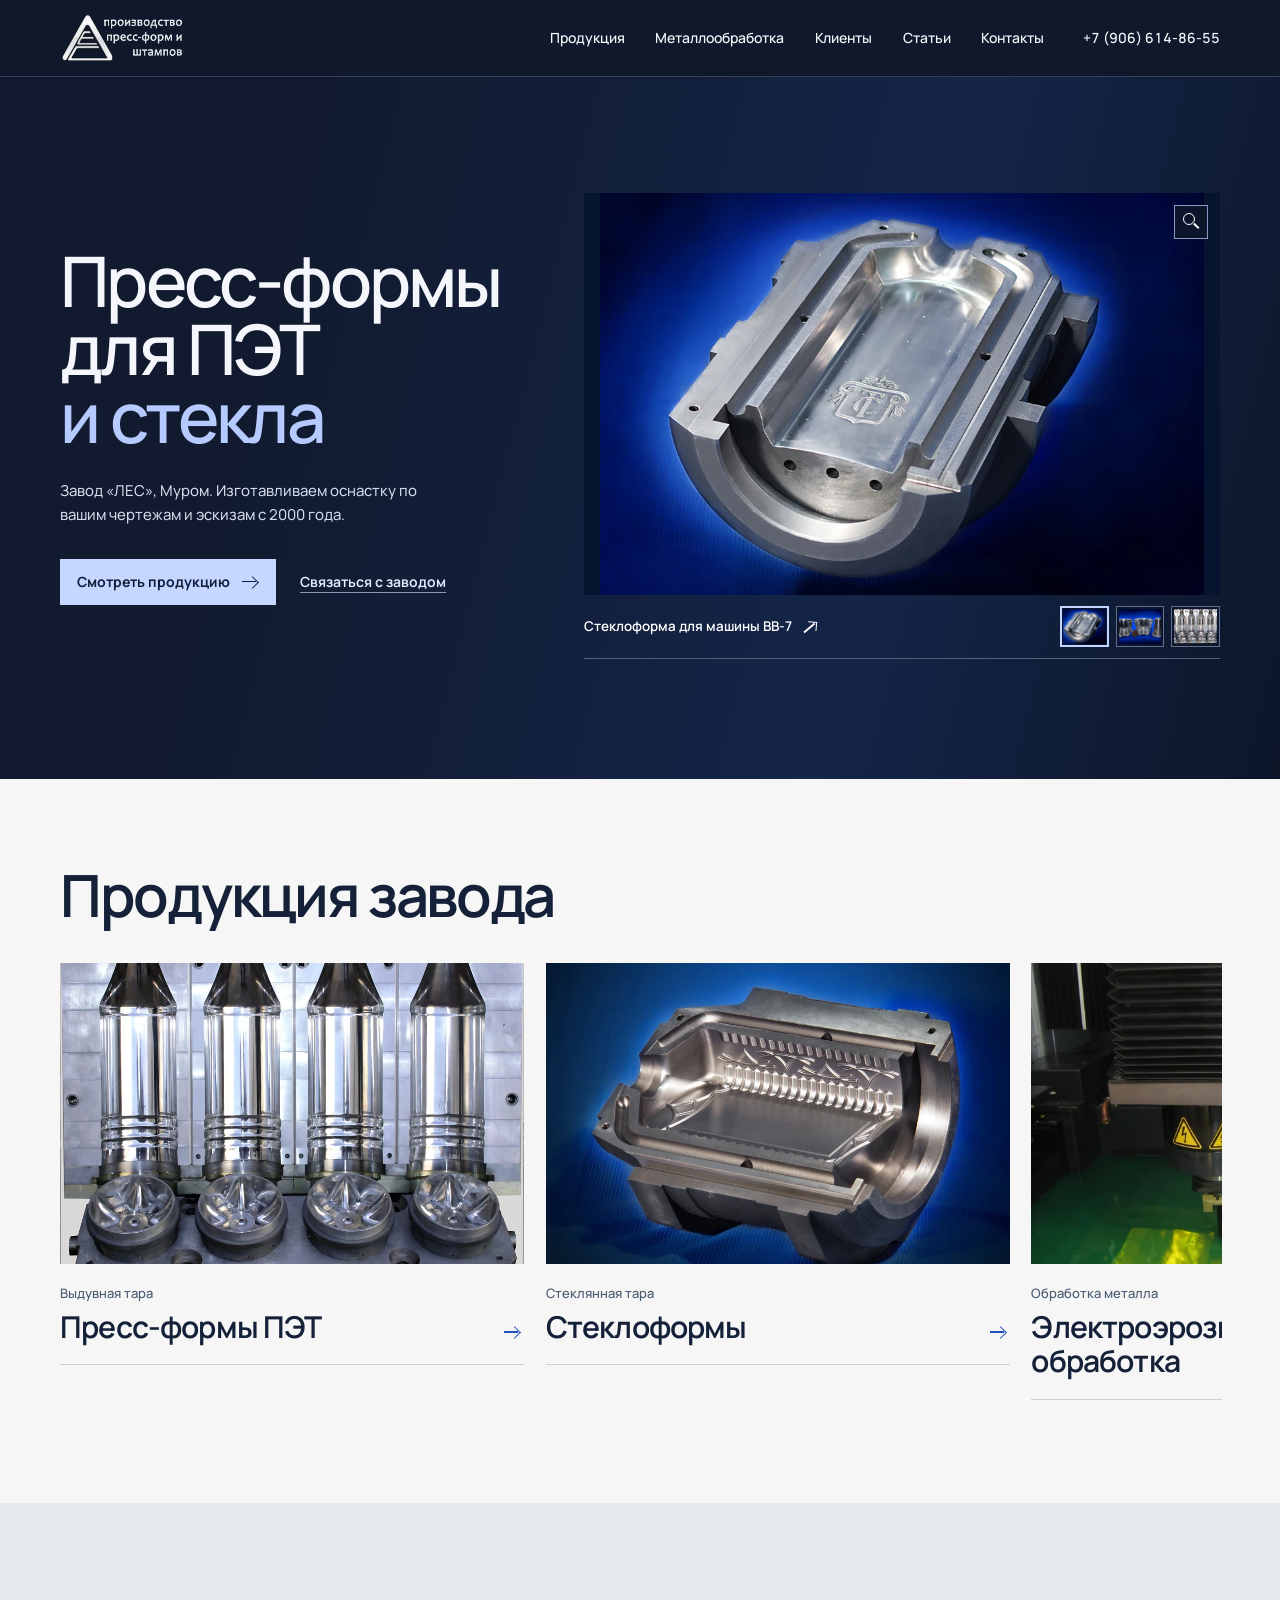
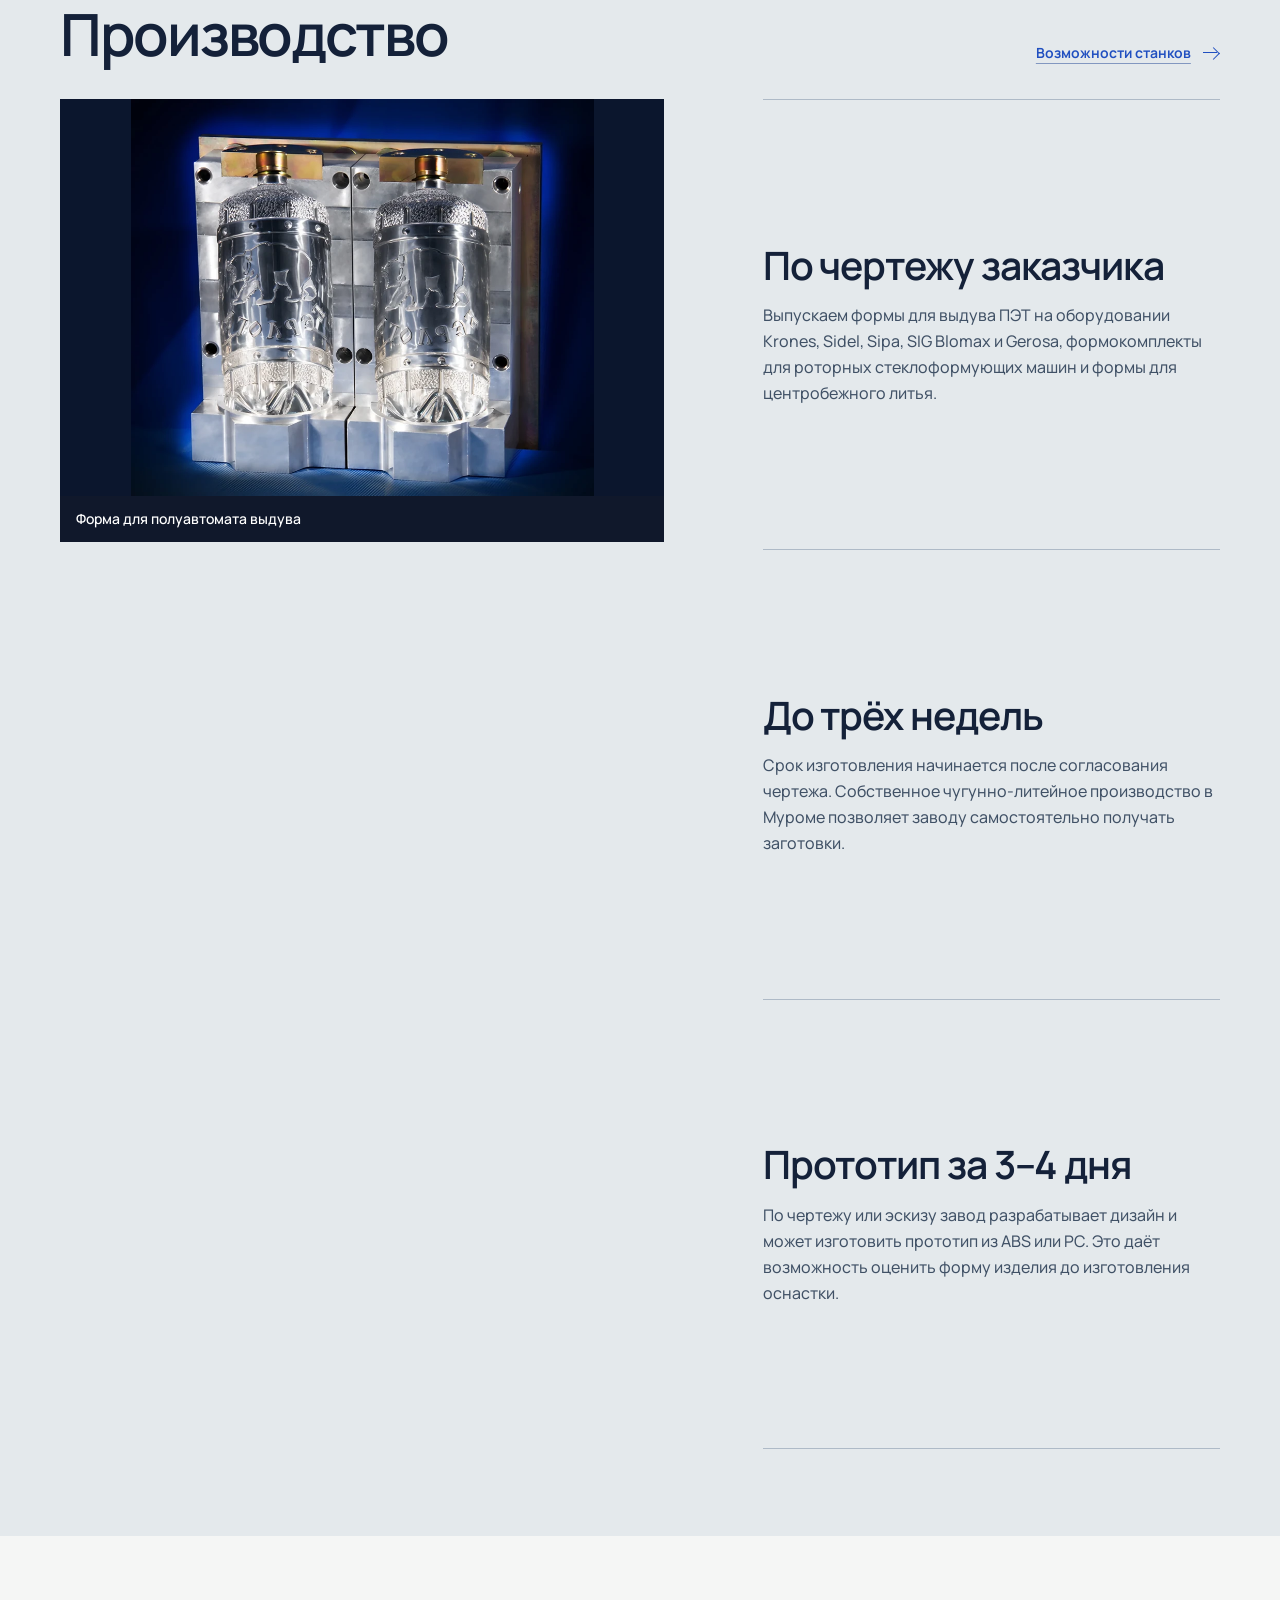
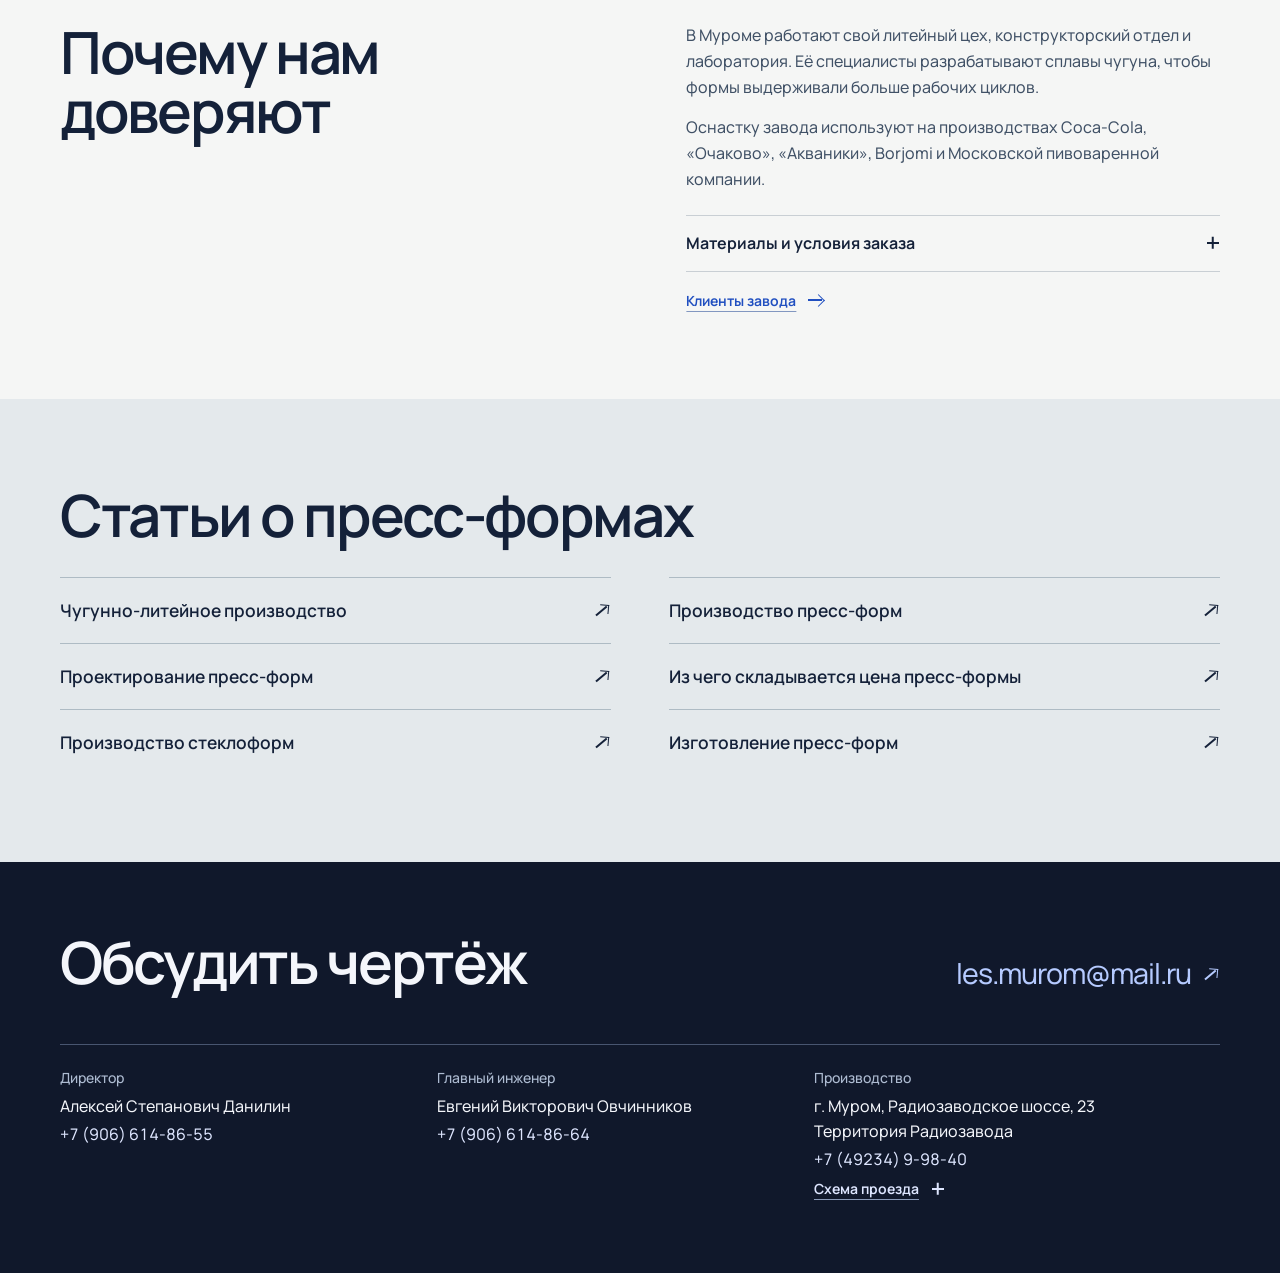
==== commit e0b16fe8: "Keep the production heading in view and restore factory photography" ====
--- a/index.html
+++ b/index.html
@@ -8,8 +8,8 @@
     <title>Производство пресс-форм в Муроме · Завод ЛЕС</title>
     <link rel="icon" href="assets/mark.png" />
     <link rel="preload" href="assets/manrope-cyrillic.woff2" as="font" type="font/woff2" crossorigin />
-    <link rel="stylesheet" href="style.css" />
-    <script defer src="motion.js"></script>
+    <link rel="stylesheet" href="style.css?v=e44f2a5d9" />
+    <script defer src="motion.js?v=4efa554e6"></script>
   </head>
   <body>
     <a href="#main" class="skip">К содержанию</a>
@@ -54,27 +54,33 @@
             <div class="photo-field">
               <div class="show-pic active" data-specimen>
                 <img
-                  src="assets/stekloformy-5.webp"
-                  width="800"
-                  height="533"
+                  src="assets/stekloformy-5.webp?v=8fc587ca1"
+                  srcset="assets/stekloformy-5-compact.webp 896w, assets/stekloformy-5.webp?v=8fc587ca1 1720w"
+                  sizes="(max-width: 740px) 91vw, (min-width: 1760px) 866px, 49vw"
+                  width="1720"
+                  height="1146"
                   alt="Стеклоформа для машины ВВ-7"
                   fetchpriority="high"
                 />
               </div>
               <div class="show-pic" data-specimen>
                 <img
-                  src="assets/stekloformy-0.webp"
-                  width="1100"
-                  height="700"
+                  src="assets/stekloformy-0.webp?v=f42648b52"
+                  srcset="assets/stekloformy-0-compact.webp 896w, assets/stekloformy-0.webp?v=f42648b52 2365w"
+                  sizes="(max-width: 740px) 91vw, (min-width: 1760px) 866px, 49vw"
+                  width="2365"
+                  height="1505"
                   alt="Формокомплект для кружки"
                   decoding="async"
                 />
               </div>
               <div class="show-pic" data-specimen>
                 <img
-                  src="assets/pet-more-2.webp"
-                  width="1024"
-                  height="430"
+                  src="assets/pet-more-2.webp?v=79aeca7db"
+                  srcset="assets/pet-more-2-compact.webp 896w, assets/pet-more-2.webp?v=79aeca7db 2202w"
+                  sizes="(max-width: 740px) 91vw, (min-width: 1760px) 866px, 49vw"
+                  width="2202"
+                  height="924"
                   alt="Пресс-форма для выдува ПЭТ"
                   decoding="async"
                 />
@@ -97,7 +103,14 @@
                   aria-label="Показать: Стеклоформа для машины ВВ-7"
                   aria-pressed="true"
                 >
-                  <img src="assets/stekloformy-5.webp" width="800" height="533" alt="" /></button
+                  <img
+                    src="assets/stekloformy-5.webp?v=8fc587ca1"
+                    srcset="assets/stekloformy-5-compact.webp 896w, assets/stekloformy-5.webp?v=8fc587ca1 1720w"
+                    sizes="(max-width: 740px) 91vw, (min-width: 1760px) 866px, 49vw"
+                    width="1720"
+                    height="1146"
+                    alt=""
+                  /></button
                 ><button
                   type="button"
                   data-select="1"
@@ -106,7 +119,14 @@
                   aria-label="Показать: Формокомплект для кружки"
                   aria-pressed="false"
                 >
-                  <img src="assets/stekloformy-0.webp" width="1100" height="700" alt="" /></button
+                  <img
+                    src="assets/stekloformy-0.webp?v=f42648b52"
+                    srcset="assets/stekloformy-0-compact.webp 896w, assets/stekloformy-0.webp?v=f42648b52 2365w"
+                    sizes="(max-width: 740px) 91vw, (min-width: 1760px) 866px, 49vw"
+                    width="2365"
+                    height="1505"
+                    alt=""
+                  /></button
                 ><button
                   type="button"
                   data-select="2"
@@ -115,7 +135,14 @@
                   aria-label="Показать: Пресс-форма для выдува ПЭТ"
                   aria-pressed="false"
                 >
-                  <img src="assets/pet-more-2.webp" width="1024" height="430" alt="" />
+                  <img
+                    src="assets/pet-more-2.webp?v=79aeca7db"
+                    srcset="assets/pet-more-2-compact.webp 896w, assets/pet-more-2.webp?v=79aeca7db 2202w"
+                    sizes="(max-width: 740px) 91vw, (min-width: 1760px) 866px, 49vw"
+                    width="2202"
+                    height="924"
+                    alt=""
+                  />
                 </button>
               </div>
             </figcaption>
@@ -128,9 +155,11 @@
           <a class="tile" href="pet.html"
             ><div class="tile-art">
               <img
-                src="assets/pet-more-0.webp"
-                width="1024"
-                height="824"
+                src="assets/pet-more-0.webp?v=1a5072d56"
+                srcset="assets/pet-more-0-compact.webp 896w, assets/pet-more-0.webp?v=1a5072d56 2202w"
+                sizes="(max-width: 740px) 74vw, (min-width: 1760px) 645px, 37vw"
+                width="2202"
+                height="1772"
                 alt="Пресс-форма с четырьмя гнёздами"
                 loading="lazy"
               />
@@ -142,9 +171,11 @@
           ><a class="tile" href="glass.html"
             ><div class="tile-art">
               <img
-                src="assets/stekloformy-4.webp"
-                width="767"
-                height="600"
+                src="assets/stekloformy-4.webp?v=0246d7f75"
+                srcset="assets/stekloformy-4-compact.webp 896w, assets/stekloformy-4.webp?v=0246d7f75 1649w"
+                sizes="(max-width: 740px) 74vw, (min-width: 1760px) 645px, 37vw"
+                width="1649"
+                height="1290"
                 alt="Раскрытая форма для стеклотары"
                 loading="lazy"
               />
@@ -156,9 +187,11 @@
           ><a class="tile" href="edm.html"
             ><div class="tile-art">
               <img
-                src="assets/elektroerozionnaia-0.webp"
-                width="1050"
-                height="1400"
+                src="assets/elektroerozionnaia-0.webp?v=38799f4ac"
+                srcset="assets/elektroerozionnaia-0-compact.webp 672w, assets/elektroerozionnaia-0.webp?v=38799f4ac 2025w"
+                sizes="(max-width: 740px) 74vw, (min-width: 1760px) 645px, 37vw"
+                width="2025"
+                height="2700"
                 alt="Электроэрозионный станок в работе"
                 loading="lazy"
               />
@@ -172,7 +205,7 @@
       </section>
       <section class="process section" id="works">
         <div class="wrap">
-          <div class="section-head">
+          <div class="section-head process-heading">
             <h2>Производство</h2>
             <a class="underline" href="metal.html"
               >Возможности станков <span class="arr" aria-hidden="true"></span
@@ -182,19 +215,25 @@
             <figure class="pin">
               <div class="layers">
                 <img
-                  src="assets/press-0.webp"
+                  src="assets/press-0.webp?v=b1c7e8992"
+                  srcset="assets/press-0-compact.webp 896w, assets/press-0.webp?v=b1c7e8992 1925w"
+                  sizes="(max-width: 740px) 91vw, (min-width: 1760px) 830px, 47vw"
                   alt="Форма для полуавтомата выдува"
                   data-picture
                   class="current"
                   loading="lazy"
                 /><img
-                  src="assets/machine-turning.webp"
+                  src="assets/machine-turning.webp?v=43831b755"
+                  srcset="assets/machine-turning-compact.webp 896w, assets/machine-turning.webp?v=43831b755 1254w"
+                  sizes="(max-width: 740px) 91vw, (min-width: 1760px) 830px, 47vw"
                   alt="Токарный станок завода с ЧПУ"
                   data-picture
                   class=""
                   loading="lazy"
                 /><img
-                  src="assets/pet-more-1.webp"
+                  src="assets/pet-more-1.webp?v=aedec12e6"
+                  srcset="assets/pet-more-1-compact.webp 674w, assets/pet-more-1.webp?v=aedec12e6 1656w"
+                  sizes="(max-width: 740px) 91vw, (min-width: 1760px) 830px, 47vw"
                   alt="Оснастка для выдува ПЭТ"
                   data-picture
                   class=""
--- a/style.css
+++ b/style.css
@@ -530,6 +530,14 @@
 .journal {
   background: #e4e9ec;
 }
+.process-heading {
+  position: sticky;
+  top: 0;
+  z-index: 2;
+  background: #e4e9ec;
+  padding-block: clamp(8px, 1.2vw, 18px);
+  margin-bottom: clamp(12px, 1.6vw, 24px);
+}
 .scene {
   display: grid;
   grid-template-columns: minmax(0, 1.11fr) minmax(0, 0.84fr);
@@ -538,7 +546,7 @@
 }
 .pin {
   position: sticky;
-  top: clamp(22px, 10svh, 85px);
+  top: var(--process-heading-height, 110px);
   background: var(--night);
   color: white;
   overflow: hidden;
@@ -1072,7 +1080,6 @@
     gap: 12px;
   }
   .pin {
-    top: 0;
     z-index: 1;
     margin-inline: calc(-1 * var(--gutter));
     padding-inline: var(--gutter);
